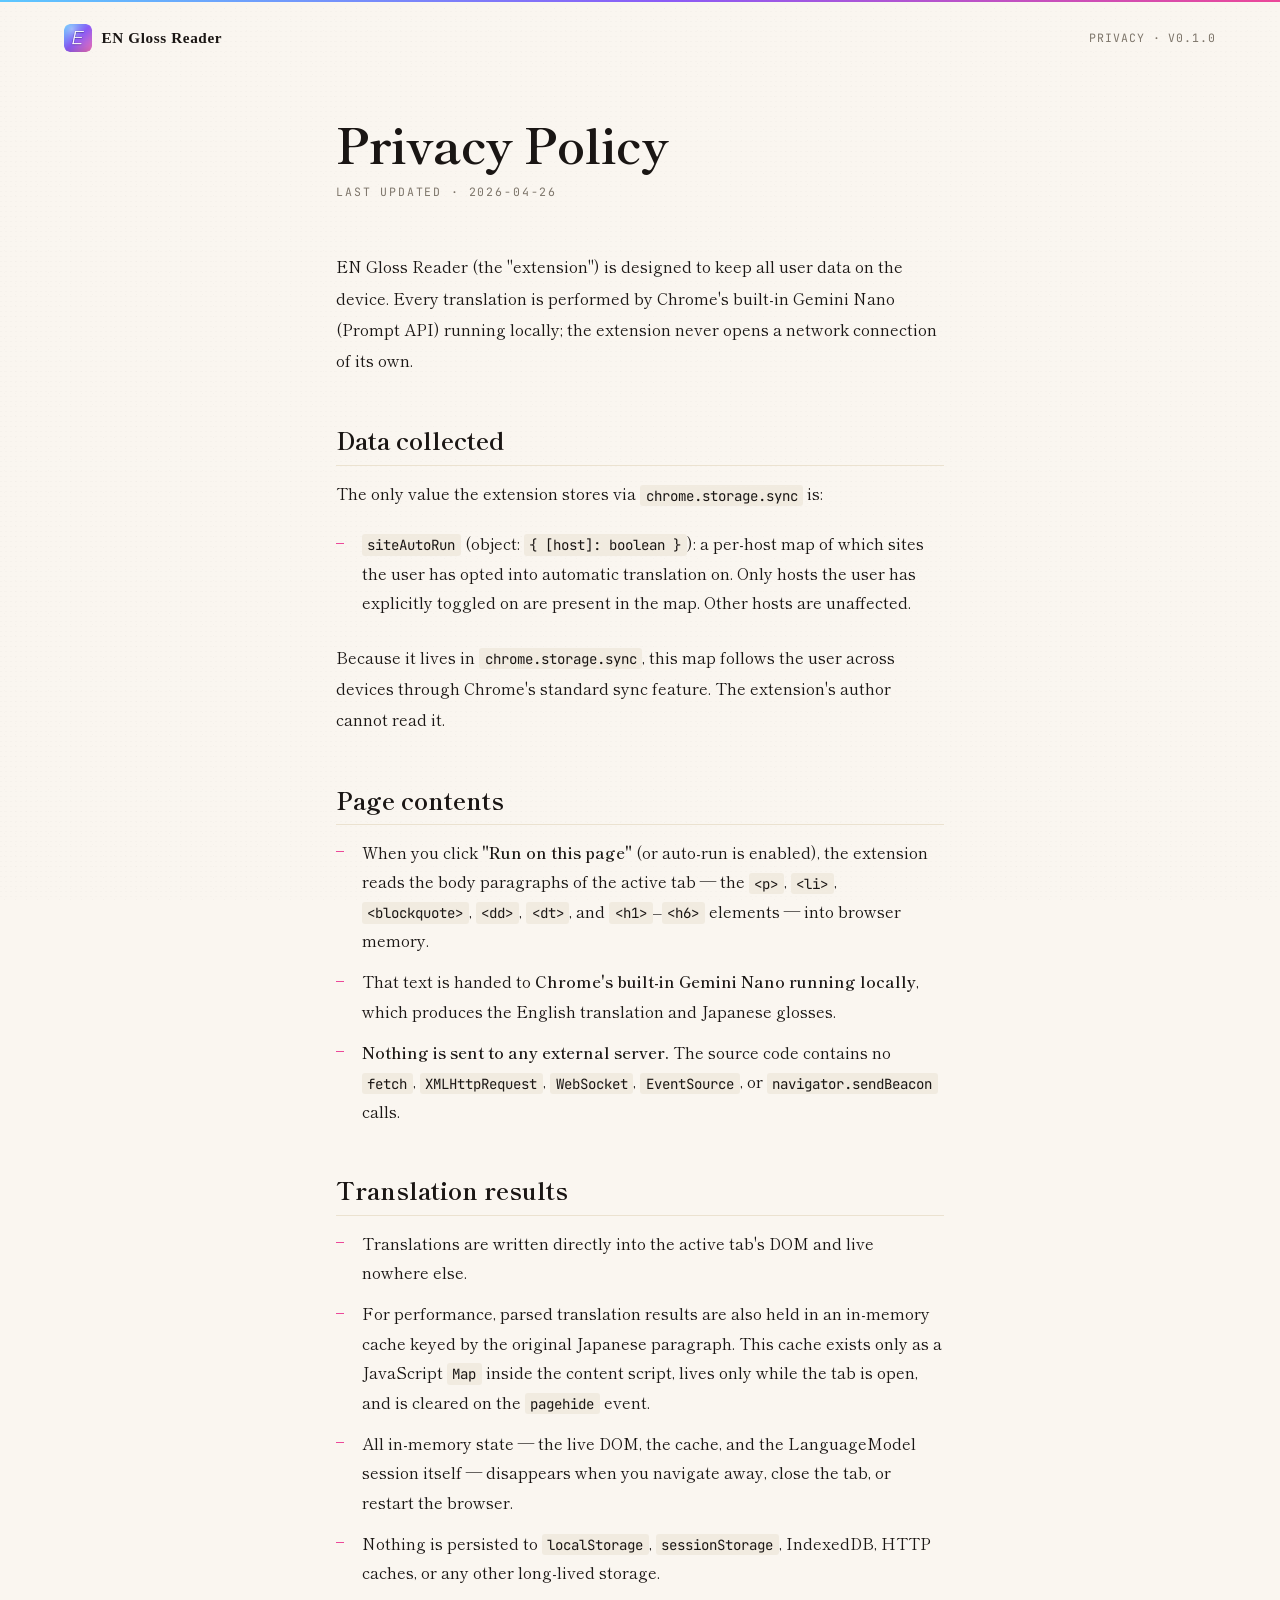
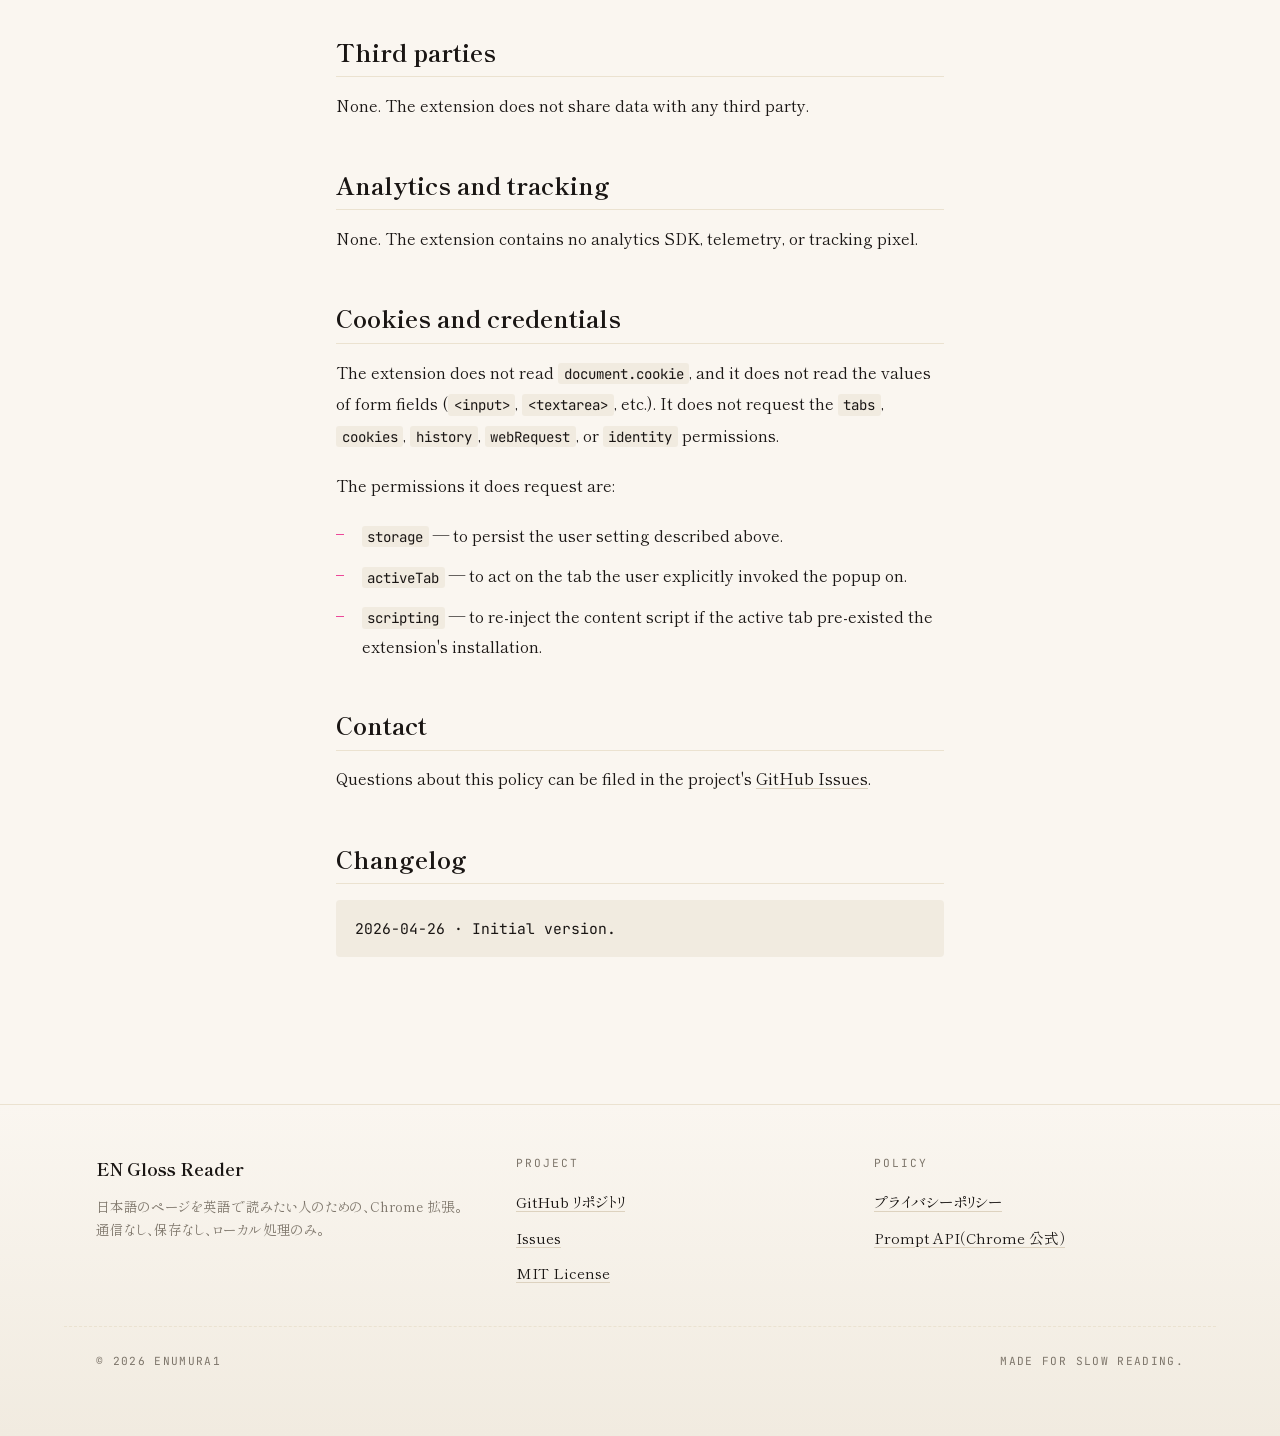
==== docs/privacy.html @ 705188c9 "docs(site): add GitHub Pages landing site under docs/ (#15) Editorial Japanese book aesthetic: cream" ====
<!DOCTYPE html>
<html lang="en">
  <head>
    <meta charset="UTF-8" />
    <meta name="viewport" content="width=device-width, initial-scale=1" />
    <title>Privacy Policy — EN Gloss Reader</title>
    <meta
      name="description"
      content="Privacy policy for EN Gloss Reader. All translation runs on-device through Chrome's built-in Gemini Nano. No external servers, no analytics, no persisted translations."
    />
    <link rel="icon" type="image/png" sizes="48x48" href="./assets/icon-48.png" />
    <link rel="icon" type="image/png" sizes="128x128" href="./assets/icon-128.png" />

    <link rel="preconnect" href="https://fonts.googleapis.com" />
    <link rel="preconnect" href="https://fonts.gstatic.com" crossorigin />
    <link
      rel="stylesheet"
      href="https://fonts.googleapis.com/css2?family=Shippori+Mincho+B1:wght@400;500;700;800&family=Shippori+Mincho:wght@400;500;700&family=JetBrains+Mono:wght@400;500;600&display=swap"
    />
    <link rel="stylesheet" href="./styles.css" />
  </head>
  <body>
    <header class="site-nav shell">
      <div class="site-nav__inner">
        <a class="wordmark" href="./index.html" aria-label="EN Gloss Reader top">
          <img src="./assets/icon-48.png" alt="" width="28" height="28" />
          <span>EN Gloss Reader</span>
        </a>
        <span class="site-nav__meta" aria-hidden="true">Privacy · v0.1.0</span>
      </div>
    </header>

    <main class="shell-narrow" style="padding-top: 4rem; padding-bottom: 2rem;">
      <article class="prose">
        <h1>Privacy Policy</h1>
        <span class="updated">Last updated · 2026-04-26</span>

        <p>
          EN Gloss Reader (the "extension") is designed to keep all user data on
          the device. Every translation is performed by Chrome's built-in Gemini
          Nano (Prompt API) running locally; the extension never opens a network
          connection of its own.
        </p>

        <h2>Data collected</h2>
        <p>The only value the extension stores via <code>chrome.storage.sync</code> is:</p>
        <ul>
          <li>
            <code>siteAutoRun</code> (object: <code>{ [host]: boolean }</code>):
            a per-host map of which sites the user has opted into automatic
            translation on. Only hosts the user has explicitly toggled on are
            present in the map. Other hosts are unaffected.
          </li>
        </ul>
        <p>
          Because it lives in <code>chrome.storage.sync</code>, this map follows
          the user across devices through Chrome's standard sync feature. The
          extension's author cannot read it.
        </p>

        <h2>Page contents</h2>
        <ul>
          <li>
            When you click <strong>"Run on this page"</strong> (or auto-run is
            enabled), the extension reads the body paragraphs of the active tab
            — the <code>&lt;p&gt;</code>, <code>&lt;li&gt;</code>,
            <code>&lt;blockquote&gt;</code>, <code>&lt;dd&gt;</code>,
            <code>&lt;dt&gt;</code>, and <code>&lt;h1&gt;</code>–<code>&lt;h6&gt;</code>
            elements — into browser memory.
          </li>
          <li>
            That text is handed to <strong>Chrome's built-in Gemini Nano running
            locally</strong>, which produces the English translation and Japanese
            glosses.
          </li>
          <li>
            <strong>Nothing is sent to any external server.</strong> The source
            code contains no <code>fetch</code>, <code>XMLHttpRequest</code>,
            <code>WebSocket</code>, <code>EventSource</code>, or
            <code>navigator.sendBeacon</code> calls.
          </li>
        </ul>

        <h2>Translation results</h2>
        <ul>
          <li>
            Translations are written directly into the active tab's DOM and live
            nowhere else.
          </li>
          <li>
            For performance, parsed translation results are also held in an
            in-memory cache keyed by the original Japanese paragraph. This cache
            exists only as a JavaScript <code>Map</code> inside the content
            script, lives only while the tab is open, and is cleared on the
            <code>pagehide</code> event.
          </li>
          <li>
            All in-memory state — the live DOM, the cache, and the
            LanguageModel session itself — disappears when you navigate away,
            close the tab, or restart the browser.
          </li>
          <li>
            Nothing is persisted to <code>localStorage</code>,
            <code>sessionStorage</code>, IndexedDB, HTTP caches, or any other
            long-lived storage.
          </li>
        </ul>

        <h2>Third parties</h2>
        <p>None. The extension does not share data with any third party.</p>

        <h2>Analytics and tracking</h2>
        <p>
          None. The extension contains no analytics SDK, telemetry, or tracking
          pixel.
        </p>

        <h2>Cookies and credentials</h2>
        <p>
          The extension does not read <code>document.cookie</code>, and it does
          not read the values of form fields (<code>&lt;input&gt;</code>,
          <code>&lt;textarea&gt;</code>, etc.). It does not request the
          <code>tabs</code>, <code>cookies</code>, <code>history</code>,
          <code>webRequest</code>, or <code>identity</code> permissions.
        </p>
        <p>The permissions it does request are:</p>
        <ul>
          <li>
            <code>storage</code> — to persist the user setting described above.
          </li>
          <li>
            <code>activeTab</code> — to act on the tab the user explicitly
            invoked the popup on.
          </li>
          <li>
            <code>scripting</code> — to re-inject the content script if the
            active tab pre-existed the extension's installation.
          </li>
        </ul>

        <h2>Contact</h2>
        <p>
          Questions about this policy can be filed in the project's
          <a
            href="https://github.com/enumura1/furigana-en/issues"
            target="_blank"
            rel="noopener noreferrer"
            >GitHub Issues</a
          >.
        </p>

        <h2>Changelog</h2>
        <p class="changelog">2026-04-26 · Initial version.</p>
      </article>
    </main>

    <footer class="site-foot">
      <div class="shell site-foot__inner">
        <div>
          <p class="site-foot__title">EN Gloss Reader</p>
          <p class="site-foot__note">
            日本語のページを英語で読みたい人のための、Chrome 拡張。
            通信なし、保存なし、ローカル処理のみ。
          </p>
        </div>
        <div>
          <p class="site-foot__heading">Project</p>
          <ul class="site-foot__list">
            <li>
              <a
                href="https://github.com/enumura1/furigana-en"
                target="_blank"
                rel="noopener noreferrer"
                >GitHub リポジトリ</a
              >
            </li>
            <li>
              <a
                href="https://github.com/enumura1/furigana-en/issues"
                target="_blank"
                rel="noopener noreferrer"
                >Issues</a
              >
            </li>
            <li>
              <a
                href="https://github.com/enumura1/furigana-en/blob/main/LICENSE"
                target="_blank"
                rel="noopener noreferrer"
                >MIT License</a
              >
            </li>
          </ul>
        </div>
        <div>
          <p class="site-foot__heading">Policy</p>
          <ul class="site-foot__list">
            <li><a href="./privacy.html">プライバシーポリシー</a></li>
            <li>
              <a
                href="https://developer.chrome.com/docs/ai/prompt-api"
                target="_blank"
                rel="noopener noreferrer"
                >Prompt API（Chrome 公式）</a
              >
            </li>
          </ul>
        </div>
      </div>
      <div class="shell site-foot__bottom">
        <span>© 2026 enumura1</span>
        <span>Made for slow reading.</span>
      </div>
    </footer>
  </body>
</html>
---- docs/styles.css ----
/* =============================================================
   EN Gloss Reader — landing site
   Aesthetic: editorial / Japanese book design
   - Cream paper, ink-warm text
   - Shippori Mincho B1 display + Shippori Mincho body
   - Brand gradient as accent only (icon halo, top hairline)
   - Verb pink and gloss green appear ONLY inside the demo block
     (replicates the in-product CSS verbatim)
   ============================================================= */

:root {
  /* Editorial palette */
  --ink:          #1a1614;
  --ink-soft:     #3a342e;
  --mute:         #7d756a;
  --paper:        #faf6f0;
  --paper-deep:   #f1ebe0;
  --paper-card:   #fffaf2;
  --rule:         #ddd2bf;
  --rule-soft:    #ebe2d0;

  /* Brand gradient stops — used only as accent */
  --sky:          #5dc8ff;
  --violet:       #8b5cf6;
  --magenta:      #ec4899;

  /* In-product colors — used ONLY inside .product-demo */
  --verb:         #ec4899;
  --gloss:        #0a7;

  --gradient-brand: linear-gradient(135deg,
                      var(--sky)    0%,
                      var(--violet) 52%,
                      var(--magenta) 100%);

  --shadow-soft:  0 1px 2px rgba(26, 22, 20, 0.04),
                  0 8px 32px rgba(26, 22, 20, 0.06);
  --shadow-deep:  0 2px 6px rgba(26, 22, 20, 0.06),
                  0 24px 60px rgba(26, 22, 20, 0.10);

  --col-max:      72rem;
  --col-narrow:   42rem;

  --serif-display: "Shippori Mincho B1", "Hiragino Mincho ProN",
                   "Yu Mincho", serif;
  --serif-body:    "Shippori Mincho", "Hiragino Mincho ProN",
                   "Yu Mincho", serif;
  --mono:          "JetBrains Mono", "SFMono-Regular", Consolas,
                   "Liberation Mono", monospace;
}

/* ----- Reset & base ----- */
*, *::before, *::after { box-sizing: border-box; }
html {
  -webkit-text-size-adjust: 100%;
  text-size-adjust: 100%;
  scroll-behavior: smooth;
}
body {
  margin: 0;
  background: var(--paper);
  color: var(--ink);
  font-family: var(--serif-body);
  font-weight: 400;
  font-size: 16px;
  line-height: 1.85;
  font-feature-settings: "palt" 1, "kern" 1;
  -webkit-font-smoothing: antialiased;
  -moz-osx-font-smoothing: grayscale;
  text-rendering: optimizeLegibility;
}
img { max-width: 100%; display: block; }
a {
  color: var(--ink);
  text-decoration: underline;
  text-decoration-thickness: 1px;
  text-underline-offset: 3px;
  text-decoration-color: var(--rule);
  transition: text-decoration-color 200ms ease, color 200ms ease;
}
a:hover { text-decoration-color: var(--ink); }

/* Subtle paper grain — pure CSS, performance friendly */
body::before {
  content: "";
  position: fixed;
  inset: 0;
  pointer-events: none;
  z-index: 1;
  background-image:
    radial-gradient(1px 1px at 20% 30%, rgba(0,0,0,0.014) 50%, transparent 51%),
    radial-gradient(1px 1px at 70% 70%, rgba(0,0,0,0.014) 50%, transparent 51%),
    radial-gradient(1px 1px at 40% 80%, rgba(0,0,0,0.014) 50%, transparent 51%);
  background-size: 5px 5px, 7px 7px, 11px 11px;
  mix-blend-mode: multiply;
}

/* Top hairline accent — the brand gradient as a 2px ribbon */
body::after {
  content: "";
  position: fixed;
  top: 0;
  left: 0;
  right: 0;
  height: 2px;
  background: var(--gradient-brand);
  z-index: 100;
}

/* ----- Layout shells ----- */
.shell {
  max-width: var(--col-max);
  margin: 0 auto;
  padding: 0 2rem;
  position: relative;
  z-index: 2;
}
.shell-narrow {
  max-width: var(--col-narrow);
  margin: 0 auto;
  padding: 0 2rem;
  position: relative;
  z-index: 2;
}

/* ----- Site nav ----- */
.site-nav {
  padding: 1.5rem 0 0;
}
.site-nav__inner {
  display: flex;
  align-items: center;
  justify-content: space-between;
  gap: 1rem;
}
.wordmark {
  display: inline-flex;
  align-items: center;
  gap: 0.6rem;
  text-decoration: none;
  font-family: var(--serif-display);
  font-weight: 600;
  letter-spacing: 0.04em;
  color: var(--ink);
  font-size: 0.95rem;
}
.wordmark img {
  width: 28px;
  height: 28px;
  border-radius: 6px;
}
.site-nav__meta {
  font-family: var(--mono);
  font-size: 0.72rem;
  color: var(--mute);
  letter-spacing: 0.08em;
  text-transform: uppercase;
}

/* ----- Hero ----- */
.hero {
  padding: 5rem 0 6rem;
  position: relative;
}
.hero__grid {
  display: grid;
  grid-template-columns: minmax(0, 1.4fr) minmax(0, 1fr);
  gap: 4rem;
  align-items: center;
}
.hero__lede {
  position: relative;
}
.hero__eyebrow {
  display: inline-flex;
  align-items: center;
  gap: 0.6rem;
  font-family: var(--mono);
  font-size: 0.72rem;
  letter-spacing: 0.18em;
  text-transform: uppercase;
  color: var(--mute);
  margin-bottom: 1.2rem;
}
.hero__eyebrow::before {
  content: "";
  width: 32px;
  height: 1px;
  background: var(--ink);
}
.hero__title {
  font-family: var(--serif-display);
  font-weight: 700;
  font-size: clamp(2.4rem, 5.4vw, 4.4rem);
  line-height: 1.05;
  letter-spacing: -0.01em;
  margin: 0 0 1.6rem;
}
.hero__title .is-accent {
  background: var(--gradient-brand);
  -webkit-background-clip: text;
  background-clip: text;
  -webkit-text-fill-color: transparent;
}
.hero__pitch {
  font-size: 1.15rem;
  line-height: 1.85;
  color: var(--ink-soft);
  margin: 0 0 2.4rem;
  max-width: 30em;
}
.hero__cta {
  display: flex;
  flex-wrap: wrap;
  gap: 0.8rem;
}

/* Buttons */
.btn {
  display: inline-flex;
  align-items: center;
  gap: 0.5rem;
  padding: 0.85rem 1.5rem;
  border-radius: 999px;
  font-family: var(--serif-body);
  font-weight: 600;
  font-size: 0.95rem;
  text-decoration: none;
  transition:
    transform 200ms ease,
    box-shadow 200ms ease,
    background 200ms ease,
    color 200ms ease;
}
.btn--primary {
  background: var(--ink);
  color: var(--paper);
  border: 1px solid var(--ink);
}
.btn--primary:hover {
  transform: translateY(-1px);
  box-shadow: var(--shadow-deep);
}
.btn--ghost {
  background: transparent;
  color: var(--ink);
  border: 1px solid var(--rule);
}
.btn--ghost[aria-disabled="true"] {
  color: var(--mute);
  border-color: var(--rule-soft);
  cursor: not-allowed;
}
.btn__hint {
  font-family: var(--mono);
  font-size: 0.7rem;
  font-weight: 400;
  text-transform: uppercase;
  letter-spacing: 0.12em;
  opacity: 0.7;
}

/* Hero icon — the breathing halo */
.hero__icon-stage {
  position: relative;
  display: grid;
  place-items: center;
  aspect-ratio: 1 / 1;
  max-width: 320px;
  margin-left: auto;
}
.hero__icon-halo {
  position: absolute;
  inset: -10%;
  background: var(--gradient-brand);
  filter: blur(60px);
  opacity: 0.45;
  border-radius: 50%;
  animation: halo-breathe 6s ease-in-out infinite;
  z-index: 0;
}
@keyframes halo-breathe {
  0%, 100% { transform: scale(1); opacity: 0.40; }
  50%      { transform: scale(1.08); opacity: 0.55; }
}
.hero__icon {
  position: relative;
  z-index: 1;
  width: min(74%, 240px);
  height: auto;
  border-radius: 22%;
  box-shadow: var(--shadow-deep);
  animation: icon-float 7s ease-in-out infinite;
}
@keyframes icon-float {
  0%, 100% { transform: translateY(0); }
  50%      { transform: translateY(-8px); }
}

/* Hero margin tag — like a printed page corner */
.hero__corner {
  position: absolute;
  top: 0;
  right: 2rem;
  font-family: var(--mono);
  font-size: 0.7rem;
  letter-spacing: 0.1em;
  color: var(--mute);
  writing-mode: vertical-rl;
  text-orientation: mixed;
  text-transform: uppercase;
}

/* ----- Section frame ----- */
.section {
  padding: 5rem 0;
  position: relative;
}
.section + .section { padding-top: 0; }
.section__head {
  display: grid;
  grid-template-columns: auto 1fr;
  gap: 1.4rem;
  align-items: baseline;
  margin-bottom: 2.4rem;
  padding-bottom: 1.2rem;
  border-bottom: 1px solid var(--rule-soft);
}
.section__num {
  font-family: var(--mono);
  font-size: 0.72rem;
  letter-spacing: 0.2em;
  color: var(--magenta);
  text-transform: uppercase;
}
.section__title {
  font-family: var(--serif-display);
  font-weight: 700;
  font-size: clamp(1.6rem, 3vw, 2.2rem);
  line-height: 1.25;
  letter-spacing: -0.01em;
  margin: 0;
}
.section__lede {
  font-size: 1.05rem;
  line-height: 1.85;
  color: var(--ink-soft);
  margin: 0 0 2rem;
  max-width: 36em;
}

/* ----- Demo block — replicates in-product rendering ----- */
.product-demo {
  background: var(--paper-card);
  border: 1px solid var(--rule);
  border-radius: 6px;
  padding: 2.5rem;
  box-shadow: var(--shadow-soft);
  position: relative;
  overflow: hidden;
}
.product-demo::before {
  content: "";
  position: absolute;
  inset: 0 0 auto 0;
  height: 3px;
  background: var(--gradient-brand);
  opacity: 0.6;
}
.product-demo__grid {
  display: grid;
  grid-template-columns: 1fr;
  gap: 2.5rem;
  align-items: stretch;
}
@media (min-width: 800px) {
  .product-demo__grid {
    grid-template-columns: 1fr auto 1fr;
    gap: 2rem;
    align-items: center;
  }
}
.product-demo__pane {
  display: flex;
  flex-direction: column;
  gap: 1rem;
}
.product-demo__label {
  font-family: var(--mono);
  font-size: 0.7rem;
  letter-spacing: 0.18em;
  text-transform: uppercase;
  color: var(--mute);
}
.product-demo__text {
  font-size: 1.35rem;
  line-height: 2.4;
  color: var(--ink);
  margin: 0;
}
.product-demo__text--ja {
  font-family: var(--serif-display);
  font-weight: 500;
  letter-spacing: 0.02em;
}
.product-demo__text--en {
  font-family: var(--serif-body);
  font-weight: 400;
}
.product-demo__arrow {
  display: grid;
  place-items: center;
  font-family: var(--mono);
  font-size: 0.72rem;
  letter-spacing: 0.18em;
  text-transform: uppercase;
  color: var(--mute);
}
.product-demo__arrow span {
  display: inline-block;
  padding: 0.4rem 0.8rem;
  border: 1px solid var(--rule);
  border-radius: 999px;
  background: var(--paper);
}
@media (max-width: 799px) {
  .product-demo__arrow span::before { content: "↓ "; }
}
@media (min-width: 800px) {
  .product-demo__arrow span::before { content: "→ "; }
}

/* The three in-product styles — must match content.js verbatim */
.product-demo ruby.engloss-word {
  ruby-position: under;
  ruby-align: center;
}
.product-demo ruby.engloss-word > rt.engloss-ja {
  color: var(--gloss);
  font-size: 0.62em;
  font-weight: normal;
  font-family: var(--serif-body);
  transition: opacity 200ms ease;
  opacity: 0.92;
}
.product-demo ruby.engloss-word:hover > rt.engloss-ja {
  opacity: 1;
}
.product-demo .engloss-verb {
  color: var(--verb);
  font-weight: 600;
}

/* ----- Feature cards ----- */
.features {
  display: grid;
  grid-template-columns: 1fr;
  gap: 1.5rem;
}
@media (min-width: 720px) {
  .features { grid-template-columns: repeat(3, 1fr); }
}
.feature {
  background: var(--paper-card);
  border: 1px solid var(--rule-soft);
  border-radius: 4px;
  padding: 1.8rem 1.6rem;
  transition: border-color 200ms ease, transform 200ms ease;
  position: relative;
}
.feature:hover {
  border-color: var(--rule);
  transform: translateY(-2px);
}
.feature__num {
  font-family: var(--mono);
  font-size: 0.7rem;
  letter-spacing: 0.2em;
  color: var(--magenta);
  margin-bottom: 1rem;
  display: block;
}
.feature__title {
  font-family: var(--serif-display);
  font-weight: 700;
  font-size: 1.25rem;
  line-height: 1.45;
  margin: 0 0 0.8rem;
}
.feature__body {
  font-size: 0.95rem;
  line-height: 1.85;
  color: var(--ink-soft);
  margin: 0;
}

/* ----- Spec table (requirements) ----- */
.specs {
  border-top: 1px solid var(--rule-soft);
}
.specs dl {
  display: grid;
  grid-template-columns: 1fr;
  gap: 0;
  margin: 0;
}
@media (min-width: 600px) {
  .specs dl { grid-template-columns: max-content 1fr; column-gap: 3rem; }
}
.specs dt {
  padding: 1.2rem 0 0.4rem;
  font-family: var(--mono);
  font-size: 0.72rem;
  letter-spacing: 0.18em;
  text-transform: uppercase;
  color: var(--mute);
  border-top: 1px solid var(--rule-soft);
}
.specs dt:first-of-type { border-top: 0; padding-top: 0; }
.specs dd {
  padding: 0 0 1.2rem;
  margin: 0;
  font-size: 1rem;
  line-height: 1.75;
}
@media (min-width: 600px) {
  .specs dt {
    padding: 1.2rem 0;
    align-self: center;
    border-top: 1px solid var(--rule-soft);
  }
  .specs dt:first-of-type { border-top: 1px solid var(--rule-soft); padding-top: 1.2rem; }
  .specs dd {
    padding: 1.2rem 0;
    border-top: 1px solid var(--rule-soft);
  }
  .specs dd:first-of-type { border-top: 1px solid var(--rule-soft); }
}

/* ----- Install steps ----- */
.steps {
  list-style: none;
  counter-reset: step;
  margin: 0;
  padding: 0;
  display: flex;
  flex-direction: column;
  gap: 1.6rem;
}
.steps li {
  counter-increment: step;
  display: grid;
  grid-template-columns: 3rem 1fr;
  gap: 1.4rem;
  align-items: baseline;
  padding-bottom: 1.6rem;
  border-bottom: 1px dashed var(--rule-soft);
}
.steps li:last-child { border-bottom: 0; padding-bottom: 0; }
.steps li::before {
  content: counter(step, decimal-leading-zero);
  font-family: var(--mono);
  font-size: 0.95rem;
  font-weight: 600;
  color: var(--ink);
  letter-spacing: 0.05em;
  border-bottom: 2px solid var(--magenta);
  padding-bottom: 2px;
  display: inline-block;
  align-self: start;
  width: max-content;
}
.steps p { margin: 0; font-size: 1rem; line-height: 1.85; }
.steps code {
  font-family: var(--mono);
  font-size: 0.88em;
  background: var(--paper-deep);
  padding: 0.12em 0.5em;
  border-radius: 4px;
  border: 1px solid var(--rule-soft);
}
.kbd {
  font-family: var(--mono);
  font-size: 0.85em;
  padding: 0.16em 0.5em;
  background: var(--paper);
  border: 1px solid var(--rule);
  border-bottom-width: 2px;
  border-radius: 4px;
  color: var(--ink);
}

/* ----- Footer ----- */
.site-foot {
  margin-top: 6rem;
  padding: 3rem 0 4rem;
  border-top: 1px solid var(--rule-soft);
  background: linear-gradient(to bottom, var(--paper), var(--paper-deep));
}
.site-foot__inner {
  display: grid;
  grid-template-columns: 1fr;
  gap: 2rem;
}
@media (min-width: 720px) {
  .site-foot__inner {
    grid-template-columns: 1.2fr 1fr 1fr;
    gap: 3rem;
  }
}
.site-foot__title {
  font-family: var(--serif-display);
  font-weight: 700;
  font-size: 1.1rem;
  margin: 0 0 0.6rem;
}
.site-foot__note {
  font-size: 0.85rem;
  color: var(--mute);
  line-height: 1.7;
  margin: 0;
}
.site-foot__list {
  list-style: none;
  margin: 0;
  padding: 0;
  display: flex;
  flex-direction: column;
  gap: 0.5rem;
}
.site-foot__list li { font-size: 0.92rem; }
.site-foot__heading {
  font-family: var(--mono);
  font-size: 0.7rem;
  letter-spacing: 0.18em;
  text-transform: uppercase;
  color: var(--mute);
  margin: 0 0 0.9rem;
}
.site-foot__bottom {
  margin-top: 2.5rem;
  padding-top: 1.5rem;
  border-top: 1px dashed var(--rule-soft);
  display: flex;
  flex-wrap: wrap;
  justify-content: space-between;
  gap: 1rem;
  font-family: var(--mono);
  font-size: 0.7rem;
  letter-spacing: 0.12em;
  text-transform: uppercase;
  color: var(--mute);
}

/* ----- Privacy page (long-form) ----- */
.prose {
  font-size: 1rem;
  line-height: 1.95;
  color: var(--ink);
}
.prose h1 {
  font-family: var(--serif-display);
  font-weight: 700;
  font-size: clamp(2rem, 4vw, 3rem);
  line-height: 1.15;
  letter-spacing: -0.01em;
  margin: 0 0 0.6rem;
}
.prose .updated {
  font-family: var(--mono);
  font-size: 0.72rem;
  letter-spacing: 0.16em;
  text-transform: uppercase;
  color: var(--mute);
  margin-bottom: 3rem;
  display: block;
}
.prose h2 {
  font-family: var(--serif-display);
  font-weight: 700;
  font-size: 1.5rem;
  line-height: 1.35;
  margin: 3rem 0 0.8rem;
  padding-bottom: 0.5rem;
  border-bottom: 1px solid var(--rule-soft);
}
.prose p { margin: 0 0 1.2rem; }
.prose ul {
  margin: 0 0 1.5rem;
  padding-left: 0;
  list-style: none;
}
.prose ul li {
  position: relative;
  padding-left: 1.6rem;
  margin-bottom: 0.7rem;
  line-height: 1.85;
}
.prose ul li::before {
  content: "";
  position: absolute;
  left: 0;
  top: 0.85em;
  width: 8px;
  height: 1px;
  background: var(--magenta);
}
.prose code {
  font-family: var(--mono);
  font-size: 0.88em;
  background: var(--paper-deep);
  padding: 0.12em 0.4em;
  border-radius: 3px;
}
.prose strong { font-weight: 600; }
.prose .changelog {
  margin-top: 1rem;
  padding: 1rem 1.2rem;
  background: var(--paper-deep);
  border-radius: 4px;
  font-size: 0.92rem;
  font-family: var(--mono);
  line-height: 1.7;
}

/* ----- First-paint reveal — restrained editorial fade-up ----- */
@media (prefers-reduced-motion: no-preference) {
  .reveal { opacity: 0; transform: translateY(8px); }
  .reveal.is-in {
    opacity: 1;
    transform: translateY(0);
    transition:
      opacity 700ms cubic-bezier(0.22, 0.61, 0.36, 1),
      transform 700ms cubic-bezier(0.22, 0.61, 0.36, 1);
  }
  .reveal-1.is-in { transition-delay: 80ms; }
  .reveal-2.is-in { transition-delay: 160ms; }
  .reveal-3.is-in { transition-delay: 240ms; }
  .reveal-4.is-in { transition-delay: 320ms; }
}

/* ----- Responsive tweaks ----- */
@media (max-width: 760px) {
  .hero { padding: 3rem 0 4rem; }
  .hero__grid {
    grid-template-columns: 1fr;
    gap: 2.5rem;
  }
  .hero__icon-stage { max-width: 220px; margin: 0; }
  .hero__corner { display: none; }
  .product-demo { padding: 1.8rem 1.4rem; }
  .product-demo__text { font-size: 1.15rem; line-height: 2.3; }
  .section { padding: 3.5rem 0; }
  .section__head { gap: 1rem; }
  .shell, .shell-narrow { padding: 0 1.4rem; }
  .site-nav__meta { display: none; }
}

/* ----- Focus styles ----- */
:focus-visible {
  outline: 2px solid var(--magenta);
  outline-offset: 3px;
  border-radius: 4px;
}
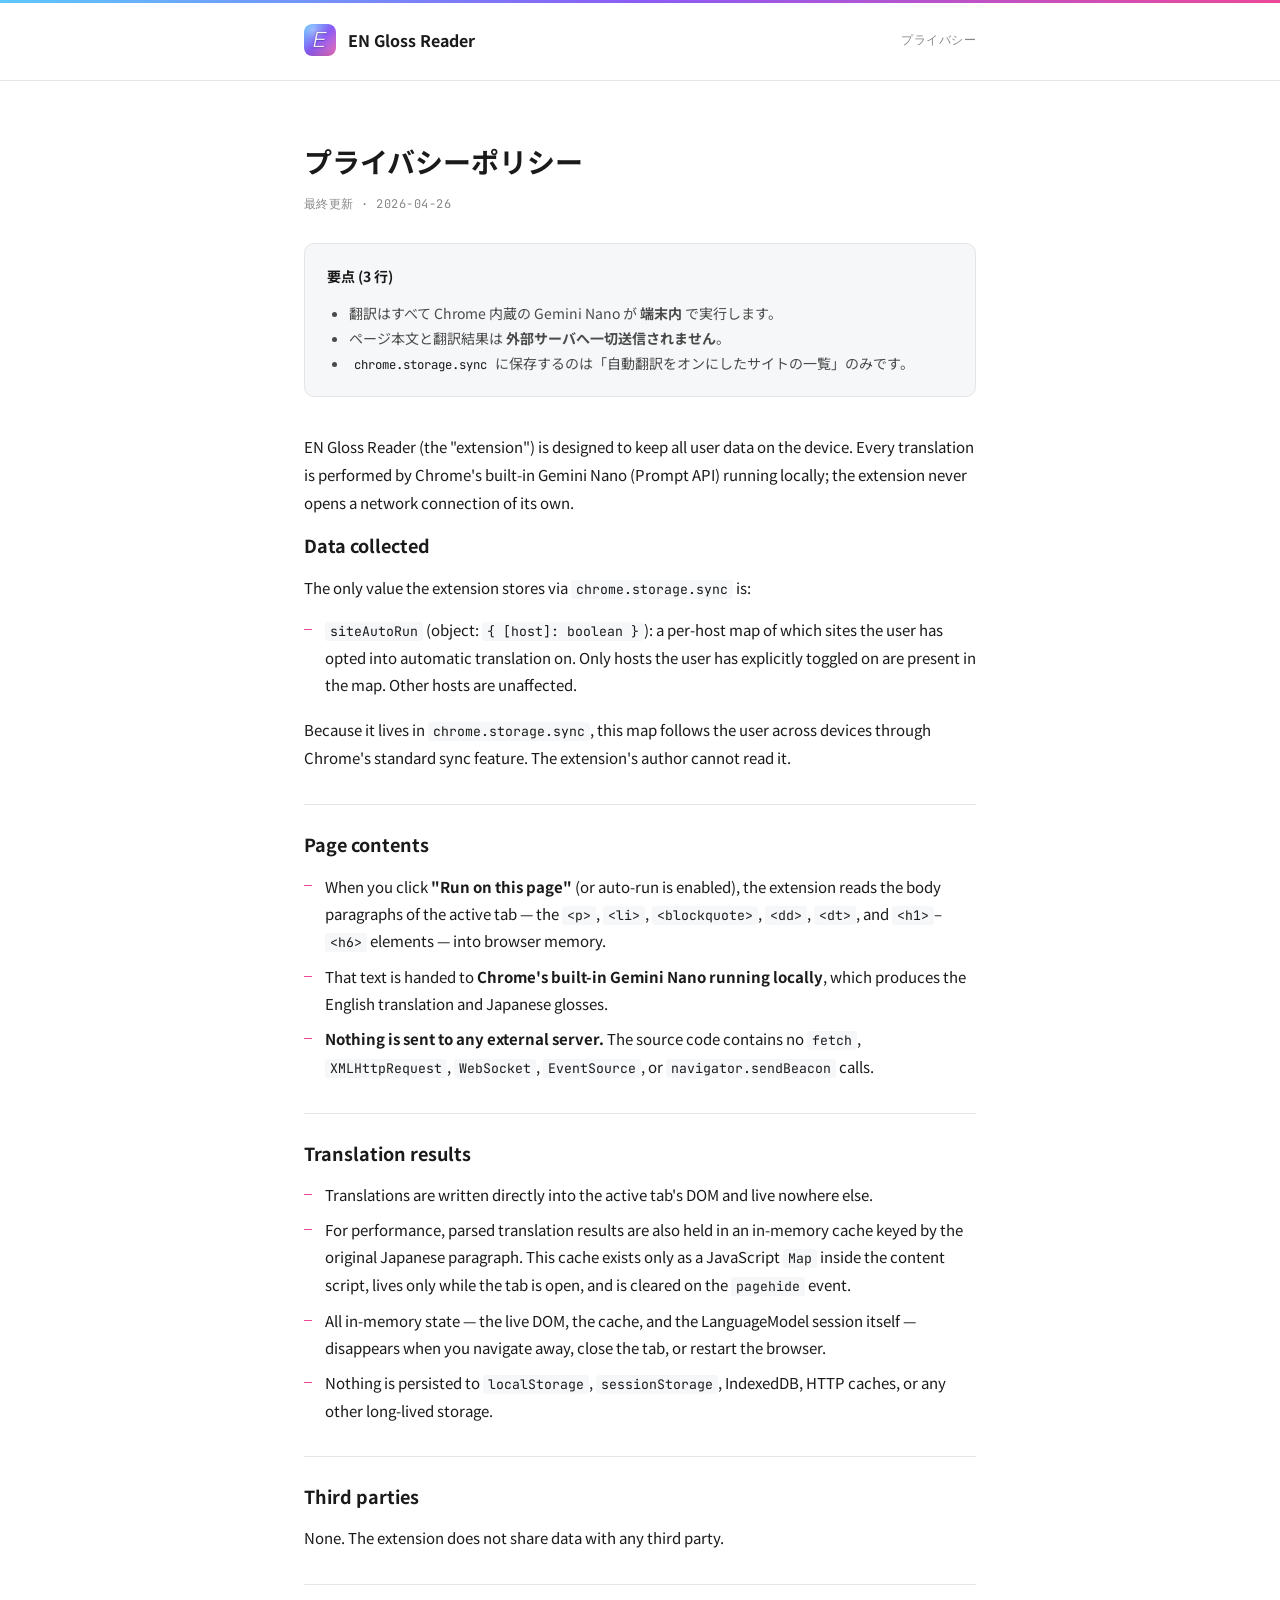
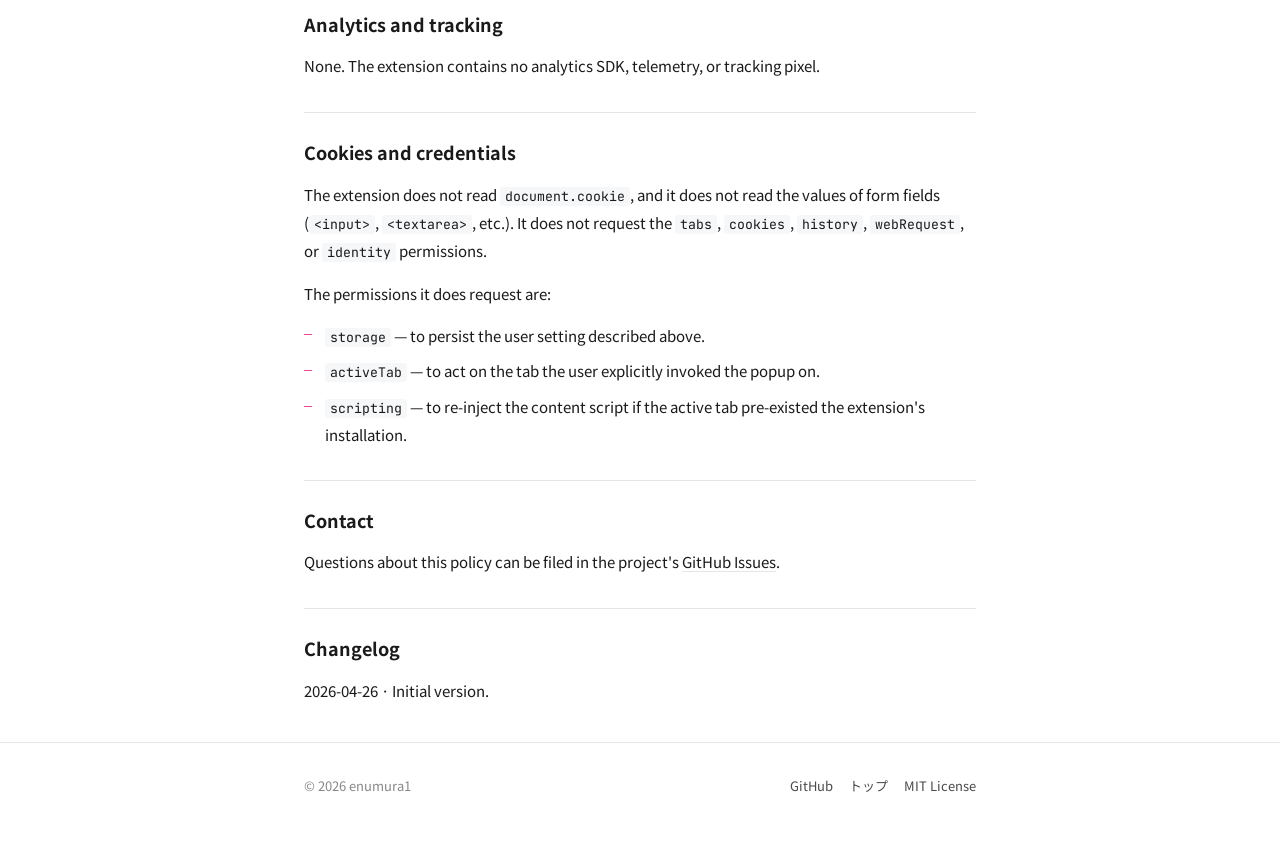
==== commit 565ccc47: "docs(site): redesign — drop editorial pretension, plain Japanese (#15) User feedback: site rated 3/1" ====
--- a/docs/privacy.html
+++ b/docs/privacy.html
@@ -1,12 +1,12 @@
 <!DOCTYPE html>
-<html lang="en">
+<html lang="ja">
   <head>
     <meta charset="UTF-8" />
     <meta name="viewport" content="width=device-width, initial-scale=1" />
-    <title>Privacy Policy — EN Gloss Reader</title>
+    <title>プライバシーポリシー — EN Gloss Reader</title>
     <meta
       name="description"
-      content="Privacy policy for EN Gloss Reader. All translation runs on-device through Chrome's built-in Gemini Nano. No external servers, no analytics, no persisted translations."
+      content="EN Gloss Reader のプライバシーポリシー。翻訳は Chrome 内蔵 Gemini Nano が端末内で実行し、外部サーバへの送信・解析・保存は一切行いません。"
     />
     <link rel="icon" type="image/png" sizes="48x48" href="./assets/icon-48.png" />
     <link rel="icon" type="image/png" sizes="128x128" href="./assets/icon-128.png" />
@@ -15,36 +15,45 @@
     <link rel="preconnect" href="https://fonts.gstatic.com" crossorigin />
     <link
       rel="stylesheet"
-      href="https://fonts.googleapis.com/css2?family=Shippori+Mincho+B1:wght@400;500;700;800&family=Shippori+Mincho:wght@400;500;700&family=JetBrains+Mono:wght@400;500;600&display=swap"
+      href="https://fonts.googleapis.com/css2?family=Noto+Sans+JP:wght@400;500;700&family=JetBrains+Mono:wght@400;600&display=swap"
     />
     <link rel="stylesheet" href="./styles.css" />
   </head>
   <body>
-    <header class="site-nav shell">
-      <div class="site-nav__inner">
-        <a class="wordmark" href="./index.html" aria-label="EN Gloss Reader top">
-          <img src="./assets/icon-48.png" alt="" width="28" height="28" />
+    <header class="site-header">
+      <div class="shell site-header__inner">
+        <a class="brand" href="./index.html" aria-label="EN Gloss Reader トップへ">
+          <img src="./assets/icon-48.png" alt="" width="32" height="32" />
           <span>EN Gloss Reader</span>
         </a>
-        <span class="site-nav__meta" aria-hidden="true">Privacy · v0.1.0</span>
+        <span class="site-header__meta" aria-hidden="true">プライバシー</span>
       </div>
     </header>
 
-    <main class="shell-narrow" style="padding-top: 4rem; padding-bottom: 2rem;">
+    <main class="shell" style="padding-top: 56px; padding-bottom: 24px;">
       <article class="prose">
-        <h1>Privacy Policy</h1>
-        <span class="updated">Last updated · 2026-04-26</span>
+        <h1>プライバシーポリシー</h1>
+        <span class="updated">最終更新 · 2026-04-26</span>
 
-        <p>
+        <div class="ja-summary" lang="ja">
+          <h2>要点 (3 行)</h2>
+          <ul>
+            <li>翻訳はすべて Chrome 内蔵の Gemini Nano が <strong>端末内</strong> で実行します。</li>
+            <li>ページ本文と翻訳結果は <strong>外部サーバへ一切送信されません</strong>。</li>
+            <li><code>chrome.storage.sync</code> に保存するのは「自動翻訳をオンにしたサイトの一覧」のみです。</li>
+          </ul>
+        </div>
+
+        <p lang="en">
           EN Gloss Reader (the "extension") is designed to keep all user data on
           the device. Every translation is performed by Chrome's built-in Gemini
           Nano (Prompt API) running locally; the extension never opens a network
           connection of its own.
         </p>
 
-        <h2>Data collected</h2>
-        <p>The only value the extension stores via <code>chrome.storage.sync</code> is:</p>
-        <ul>
+        <h2 lang="en">Data collected</h2>
+        <p lang="en">The only value the extension stores via <code>chrome.storage.sync</code> is:</p>
+        <ul lang="en">
           <li>
             <code>siteAutoRun</code> (object: <code>{ [host]: boolean }</code>):
             a per-host map of which sites the user has opted into automatic
@@ -52,14 +61,14 @@
             present in the map. Other hosts are unaffected.
           </li>
         </ul>
-        <p>
+        <p lang="en">
           Because it lives in <code>chrome.storage.sync</code>, this map follows
           the user across devices through Chrome's standard sync feature. The
           extension's author cannot read it.
         </p>
 
-        <h2>Page contents</h2>
-        <ul>
+        <h2 lang="en">Page contents</h2>
+        <ul lang="en">
           <li>
             When you click <strong>"Run on this page"</strong> (or auto-run is
             enabled), the extension reads the body paragraphs of the active tab
@@ -81,8 +90,8 @@
           </li>
         </ul>
 
-        <h2>Translation results</h2>
-        <ul>
+        <h2 lang="en">Translation results</h2>
+        <ul lang="en">
           <li>
             Translations are written directly into the active tab's DOM and live
             nowhere else.
@@ -106,25 +115,25 @@
           </li>
         </ul>
 
-        <h2>Third parties</h2>
-        <p>None. The extension does not share data with any third party.</p>
+        <h2 lang="en">Third parties</h2>
+        <p lang="en">None. The extension does not share data with any third party.</p>
 
-        <h2>Analytics and tracking</h2>
-        <p>
+        <h2 lang="en">Analytics and tracking</h2>
+        <p lang="en">
           None. The extension contains no analytics SDK, telemetry, or tracking
           pixel.
         </p>
 
-        <h2>Cookies and credentials</h2>
-        <p>
+        <h2 lang="en">Cookies and credentials</h2>
+        <p lang="en">
           The extension does not read <code>document.cookie</code>, and it does
           not read the values of form fields (<code>&lt;input&gt;</code>,
           <code>&lt;textarea&gt;</code>, etc.). It does not request the
           <code>tabs</code>, <code>cookies</code>, <code>history</code>,
           <code>webRequest</code>, or <code>identity</code> permissions.
         </p>
-        <p>The permissions it does request are:</p>
-        <ul>
+        <p lang="en">The permissions it does request are:</p>
+        <ul lang="en">
           <li>
             <code>storage</code> — to persist the user setting described above.
           </li>
@@ -138,8 +147,8 @@
           </li>
         </ul>
 
-        <h2>Contact</h2>
-        <p>
+        <h2 lang="en">Contact</h2>
+        <p lang="en">
           Questions about this policy can be filed in the project's
           <a
             href="https://github.com/enumura1/furigana-en/issues"
@@ -149,67 +158,19 @@
           >.
         </p>
 
-        <h2>Changelog</h2>
-        <p class="changelog">2026-04-26 · Initial version.</p>
+        <h2 lang="en">Changelog</h2>
+        <p lang="en">2026-04-26 · Initial version.</p>
       </article>
     </main>
 
-    <footer class="site-foot">
-      <div class="shell site-foot__inner">
-        <div>
-          <p class="site-foot__title">EN Gloss Reader</p>
-          <p class="site-foot__note">
-            日本語のページを英語で読みたい人のための、Chrome 拡張。
-            通信なし、保存なし、ローカル処理のみ。
-          </p>
-        </div>
-        <div>
-          <p class="site-foot__heading">Project</p>
-          <ul class="site-foot__list">
-            <li>
-              <a
-                href="https://github.com/enumura1/furigana-en"
-                target="_blank"
-                rel="noopener noreferrer"
-                >GitHub リポジトリ</a
-              >
-            </li>
-            <li>
-              <a
-                href="https://github.com/enumura1/furigana-en/issues"
-                target="_blank"
-                rel="noopener noreferrer"
-                >Issues</a
-              >
-            </li>
-            <li>
-              <a
-                href="https://github.com/enumura1/furigana-en/blob/main/LICENSE"
-                target="_blank"
-                rel="noopener noreferrer"
-                >MIT License</a
-              >
-            </li>
-          </ul>
-        </div>
-        <div>
-          <p class="site-foot__heading">Policy</p>
-          <ul class="site-foot__list">
-            <li><a href="./privacy.html">プライバシーポリシー</a></li>
-            <li>
-              <a
-                href="https://developer.chrome.com/docs/ai/prompt-api"
-                target="_blank"
-                rel="noopener noreferrer"
-                >Prompt API（Chrome 公式）</a
-              >
-            </li>
-          </ul>
-        </div>
-      </div>
-      <div class="shell site-foot__bottom">
+    <footer class="site-footer">
+      <div class="shell site-footer__inner">
         <span>© 2026 enumura1</span>
-        <span>Made for slow reading.</span>
+        <span class="site-footer__links">
+          <a href="https://github.com/enumura1/furigana-en" target="_blank" rel="noopener noreferrer">GitHub</a>
+          <a href="./index.html">トップ</a>
+          <a href="https://github.com/enumura1/furigana-en/blob/main/LICENSE" target="_blank" rel="noopener noreferrer">MIT License</a>
+        </span>
       </div>
     </footer>
   </body>
--- a/docs/styles.css
+++ b/docs/styles.css
@@ -1,700 +1,426 @@
 /* =============================================================
-   EN Gloss Reader — landing site
-   Aesthetic: editorial / Japanese book design
-   - Cream paper, ink-warm text
-   - Shippori Mincho B1 display + Shippori Mincho body
-   - Brand gradient as accent only (icon halo, top hairline)
-   - Verb pink and gloss green appear ONLY inside the demo block
-     (replicates the in-product CSS verbatim)
+   EN Gloss Reader — landing site (simple rewrite)
+   - White background, plain sans-serif (Noto Sans JP)
+   - Single 720px column, no editorial affectation
+   - Brand gradient as a single 3px ribbon at the top
+   - Verb pink and gloss green appear ONLY inside .demo
    ============================================================= */
 
 :root {
-  /* Editorial palette */
-  --ink:          #1a1614;
-  --ink-soft:     #3a342e;
-  --mute:         #7d756a;
-  --paper:        #faf6f0;
-  --paper-deep:   #f1ebe0;
-  --paper-card:   #fffaf2;
-  --rule:         #ddd2bf;
-  --rule-soft:    #ebe2d0;
-
-  /* Brand gradient stops — used only as accent */
-  --sky:          #5dc8ff;
-  --violet:       #8b5cf6;
-  --magenta:      #ec4899;
-
-  /* In-product colors — used ONLY inside .product-demo */
-  --verb:         #ec4899;
-  --gloss:        #0a7;
-
-  --gradient-brand: linear-gradient(135deg,
-                      var(--sky)    0%,
-                      var(--violet) 52%,
-                      var(--magenta) 100%);
-
-  --shadow-soft:  0 1px 2px rgba(26, 22, 20, 0.04),
-                  0 8px 32px rgba(26, 22, 20, 0.06);
-  --shadow-deep:  0 2px 6px rgba(26, 22, 20, 0.06),
-                  0 24px 60px rgba(26, 22, 20, 0.10);
-
-  --col-max:      72rem;
-  --col-narrow:   42rem;
-
-  --serif-display: "Shippori Mincho B1", "Hiragino Mincho ProN",
-                   "Yu Mincho", serif;
-  --serif-body:    "Shippori Mincho", "Hiragino Mincho ProN",
-                   "Yu Mincho", serif;
-  --mono:          "JetBrains Mono", "SFMono-Regular", Consolas,
-                   "Liberation Mono", monospace;
-}
-
-/* ----- Reset & base ----- */
-*, *::before, *::after { box-sizing: border-box; }
-html {
-  -webkit-text-size-adjust: 100%;
-  text-size-adjust: 100%;
-  scroll-behavior: smooth;
-}
+  --ink:        #1a1a1a;
+  --ink-soft:   #4a4a4a;
+  --mute:       #888;
+  --bg:         #ffffff;
+  --bg-soft:    #f6f7f8;
+  --rule:       #e5e5e7;
+  --accent:     #ec4899;        /* matches in-product verb pink */
+  --gloss:      #0a7;           /* matches in-product gloss green */
+
+  --font:       "Noto Sans JP", system-ui, -apple-system,
+                "Segoe UI", "Hiragino Kaku Gothic ProN", sans-serif;
+  --mono:       "JetBrains Mono", ui-monospace, "SFMono-Regular",
+                Consolas, monospace;
+}
+
+* { box-sizing: border-box; margin: 0; padding: 0; }
+
+html { -webkit-text-size-adjust: 100%; }
+
 body {
-  margin: 0;
-  background: var(--paper);
-  color: var(--ink);
-  font-family: var(--serif-body);
+  font-family: var(--font);
   font-weight: 400;
+  background: var(--bg);
+  color: var(--ink);
+  line-height: 1.75;
   font-size: 16px;
-  line-height: 1.85;
-  font-feature-settings: "palt" 1, "kern" 1;
   -webkit-font-smoothing: antialiased;
   -moz-osx-font-smoothing: grayscale;
-  text-rendering: optimizeLegibility;
-}
-img { max-width: 100%; display: block; }
-a {
-  color: var(--ink);
-  text-decoration: underline;
-  text-decoration-thickness: 1px;
-  text-underline-offset: 3px;
-  text-decoration-color: var(--rule);
-  transition: text-decoration-color 200ms ease, color 200ms ease;
-}
-a:hover { text-decoration-color: var(--ink); }
-
-/* Subtle paper grain — pure CSS, performance friendly */
+}
+
 body::before {
   content: "";
   position: fixed;
-  inset: 0;
-  pointer-events: none;
-  z-index: 1;
-  background-image:
-    radial-gradient(1px 1px at 20% 30%, rgba(0,0,0,0.014) 50%, transparent 51%),
-    radial-gradient(1px 1px at 70% 70%, rgba(0,0,0,0.014) 50%, transparent 51%),
-    radial-gradient(1px 1px at 40% 80%, rgba(0,0,0,0.014) 50%, transparent 51%);
-  background-size: 5px 5px, 7px 7px, 11px 11px;
-  mix-blend-mode: multiply;
-}
-
-/* Top hairline accent — the brand gradient as a 2px ribbon */
-body::after {
-  content: "";
-  position: fixed;
-  top: 0;
-  left: 0;
-  right: 0;
-  height: 2px;
-  background: var(--gradient-brand);
+  top: 0; left: 0; right: 0;
+  height: 3px;
+  background: linear-gradient(90deg, #5dc8ff 0%, #8b5cf6 50%, #ec4899 100%);
   z-index: 100;
 }
 
-/* ----- Layout shells ----- */
+img { display: block; max-width: 100%; }
+
+a {
+  color: var(--ink);
+  text-decoration: underline;
+  text-decoration-color: var(--rule);
+  text-underline-offset: 3px;
+  transition: color 150ms ease, text-decoration-color 150ms ease;
+}
+a:hover { color: var(--accent); text-decoration-color: var(--accent); }
+
 .shell {
-  max-width: var(--col-max);
+  max-width: 720px;
   margin: 0 auto;
-  padding: 0 2rem;
-  position: relative;
-  z-index: 2;
-}
-.shell-narrow {
-  max-width: var(--col-narrow);
-  margin: 0 auto;
-  padding: 0 2rem;
-  position: relative;
-  z-index: 2;
-}
-
-/* ----- Site nav ----- */
-.site-nav {
-  padding: 1.5rem 0 0;
-}
-.site-nav__inner {
+  padding: 0 24px;
+}
+
+/* ---------- Header ---------- */
+.site-header {
+  padding: 24px 0;
+  border-bottom: 1px solid var(--rule);
+}
+.site-header__inner {
   display: flex;
   align-items: center;
   justify-content: space-between;
-  gap: 1rem;
-}
-.wordmark {
+  gap: 16px;
+}
+.brand {
   display: inline-flex;
   align-items: center;
-  gap: 0.6rem;
+  gap: 12px;
   text-decoration: none;
-  font-family: var(--serif-display);
-  font-weight: 600;
+  color: var(--ink);
+  font-weight: 700;
+  font-size: 16px;
+}
+.brand img {
+  width: 32px;
+  height: 32px;
+  border-radius: 8px;
+}
+.site-header__meta {
+  font-family: var(--mono);
+  font-size: 12px;
+  color: var(--mute);
   letter-spacing: 0.04em;
-  color: var(--ink);
-  font-size: 0.95rem;
-}
-.wordmark img {
-  width: 28px;
-  height: 28px;
-  border-radius: 6px;
-}
-.site-nav__meta {
-  font-family: var(--mono);
-  font-size: 0.72rem;
-  color: var(--mute);
-  letter-spacing: 0.08em;
-  text-transform: uppercase;
-}
-
-/* ----- Hero ----- */
+}
+
+/* ---------- Hero ---------- */
 .hero {
-  padding: 5rem 0 6rem;
-  position: relative;
-}
-.hero__grid {
-  display: grid;
-  grid-template-columns: minmax(0, 1.4fr) minmax(0, 1fr);
-  gap: 4rem;
-  align-items: center;
-}
-.hero__lede {
-  position: relative;
-}
-.hero__eyebrow {
-  display: inline-flex;
-  align-items: center;
-  gap: 0.6rem;
-  font-family: var(--mono);
-  font-size: 0.72rem;
-  letter-spacing: 0.18em;
-  text-transform: uppercase;
-  color: var(--mute);
-  margin-bottom: 1.2rem;
-}
-.hero__eyebrow::before {
-  content: "";
-  width: 32px;
-  height: 1px;
-  background: var(--ink);
-}
-.hero__title {
-  font-family: var(--serif-display);
-  font-weight: 700;
-  font-size: clamp(2.4rem, 5.4vw, 4.4rem);
-  line-height: 1.05;
-  letter-spacing: -0.01em;
-  margin: 0 0 1.6rem;
-}
-.hero__title .is-accent {
-  background: var(--gradient-brand);
-  -webkit-background-clip: text;
-  background-clip: text;
-  -webkit-text-fill-color: transparent;
-}
-.hero__pitch {
-  font-size: 1.15rem;
-  line-height: 1.85;
-  color: var(--ink-soft);
-  margin: 0 0 2.4rem;
-  max-width: 30em;
+  padding: 64px 0 48px;
+}
+.hero h1 {
+  font-size: clamp(26px, 4.4vw, 34px);
+  font-weight: 700;
+  line-height: 1.45;
+  letter-spacing: -0.005em;
+  margin-bottom: 20px;
+}
+.hero p {
+  font-size: 16px;
+  color: var(--ink-soft);
+  margin-bottom: 28px;
+  max-width: 36em;
 }
 .hero__cta {
   display: flex;
+  gap: 12px;
   flex-wrap: wrap;
-  gap: 0.8rem;
-}
-
-/* Buttons */
+}
+
 .btn {
   display: inline-flex;
   align-items: center;
-  gap: 0.5rem;
-  padding: 0.85rem 1.5rem;
-  border-radius: 999px;
-  font-family: var(--serif-body);
+  gap: 8px;
+  padding: 11px 20px;
+  border-radius: 8px;
+  text-decoration: none;
   font-weight: 600;
-  font-size: 0.95rem;
-  text-decoration: none;
-  transition:
-    transform 200ms ease,
-    box-shadow 200ms ease,
-    background 200ms ease,
-    color 200ms ease;
+  font-size: 15px;
+  border: 1px solid transparent;
+  font-family: inherit;
+  cursor: pointer;
+  transition: all 180ms ease;
 }
 .btn--primary {
   background: var(--ink);
-  color: var(--paper);
-  border: 1px solid var(--ink);
+  color: #fff;
 }
 .btn--primary:hover {
-  transform: translateY(-1px);
-  box-shadow: var(--shadow-deep);
+  background: var(--accent);
+  color: #fff;
+  text-decoration: none;
 }
 .btn--ghost {
-  background: transparent;
-  color: var(--ink);
+  background: var(--bg);
+  color: var(--ink);
+  border-color: var(--rule);
+}
+.btn--ghost:hover {
+  border-color: var(--ink);
+  color: var(--ink);
+  text-decoration: none;
+}
+
+/* ---------- Section frame ---------- */
+section {
+  padding: 56px 0;
+  border-top: 1px solid var(--rule);
+}
+section h2 {
+  font-size: 22px;
+  font-weight: 700;
+  margin-bottom: 24px;
+  letter-spacing: -0.005em;
+}
+section .section-lede {
+  color: var(--ink-soft);
+  margin-bottom: 24px;
+  max-width: 36em;
+}
+
+/* ---------- Demo block (the centerpiece) ---------- */
+.demo {
+  background: var(--bg-soft);
   border: 1px solid var(--rule);
-}
-.btn--ghost[aria-disabled="true"] {
-  color: var(--mute);
-  border-color: var(--rule-soft);
-  cursor: not-allowed;
-}
-.btn__hint {
-  font-family: var(--mono);
-  font-size: 0.7rem;
+  border-radius: 12px;
+  padding: 24px;
+}
+.demo__pair {
+  display: flex;
+  flex-direction: column;
+  gap: 16px;
+}
+.demo__panel {
+  background: #fff;
+  border: 1px solid var(--rule);
+  border-radius: 8px;
+  padding: 18px 20px;
+}
+.demo__label {
+  display: block;
+  font-size: 12px;
+  font-weight: 600;
+  color: var(--mute);
+  letter-spacing: 0.06em;
+  margin-bottom: 8px;
+}
+.demo__before {
+  font-size: 17px;
+  line-height: 1.85;
+  color: var(--ink);
+  margin: 0;
+}
+.demo__after {
+  font-size: 17px;
+  line-height: 2.6;
+  color: var(--ink);
+  margin: 0;
+}
+.demo__arrow {
+  text-align: center;
+  color: var(--mute);
+  font-size: 18px;
+  font-weight: 600;
+}
+.demo__legend {
+  margin-top: 20px;
+  display: flex;
+  gap: 18px;
+  flex-wrap: wrap;
+  font-size: 13px;
+  color: var(--ink-soft);
+}
+.demo__legend-item {
+  display: inline-flex;
+  align-items: center;
+  gap: 6px;
+}
+.demo__legend-dot {
+  width: 10px;
+  height: 10px;
+  border-radius: 2px;
+  display: inline-block;
+}
+.demo__legend-dot--verb { background: var(--accent); }
+.demo__legend-dot--gloss { background: var(--gloss); }
+
+/* In-product styles — applied verbatim inside .demo so what the user
+   sees here matches what the extension produces in real pages. */
+.demo ruby.engloss-word {
+  ruby-position: under;
+  ruby-align: center;
+}
+.demo ruby.engloss-word > rt.engloss-ja {
+  color: var(--gloss);
+  font-size: 0.72em;
   font-weight: 400;
-  text-transform: uppercase;
-  letter-spacing: 0.12em;
-  opacity: 0.7;
-}
-
-/* Hero icon — the breathing halo */
-.hero__icon-stage {
+  letter-spacing: 0.02em;
+  font-family: var(--font);
+}
+.demo .engloss-verb {
+  color: var(--accent);
+  font-weight: 600;
+}
+
+/* ---------- Features ---------- */
+.features {
+  display: grid;
+  gap: 20px;
+}
+.feature h3 {
+  font-size: 17px;
+  font-weight: 700;
+  margin-bottom: 6px;
+}
+.feature p {
+  font-size: 15px;
+  color: var(--ink-soft);
+  line-height: 1.85;
+}
+
+/* ---------- Specs ---------- */
+.specs dl {
+  display: grid;
+  grid-template-columns: 140px 1fr;
+  row-gap: 14px;
+  column-gap: 24px;
+}
+.specs dt {
+  color: var(--mute);
+  font-size: 14px;
+  font-weight: 500;
+}
+.specs dd {
+  font-size: 15px;
+  color: var(--ink);
+}
+
+/* ---------- Steps ---------- */
+.steps {
+  list-style: none;
+  counter-reset: step;
+  display: flex;
+  flex-direction: column;
+}
+.steps li {
+  counter-increment: step;
+  padding: 18px 0 18px 52px;
   position: relative;
-  display: grid;
-  place-items: center;
-  aspect-ratio: 1 / 1;
-  max-width: 320px;
-  margin-left: auto;
-}
-.hero__icon-halo {
+  border-bottom: 1px solid var(--rule);
+  font-size: 15px;
+  line-height: 1.85;
+}
+.steps li:last-child { border-bottom: 0; }
+.steps li::before {
+  content: counter(step);
   position: absolute;
-  inset: -10%;
-  background: var(--gradient-brand);
-  filter: blur(60px);
-  opacity: 0.45;
+  left: 0;
+  top: 16px;
+  width: 32px;
+  height: 32px;
+  border: 1px solid var(--rule);
   border-radius: 50%;
-  animation: halo-breathe 6s ease-in-out infinite;
-  z-index: 0;
-}
-@keyframes halo-breathe {
-  0%, 100% { transform: scale(1); opacity: 0.40; }
-  50%      { transform: scale(1.08); opacity: 0.55; }
-}
-.hero__icon {
-  position: relative;
-  z-index: 1;
-  width: min(74%, 240px);
-  height: auto;
-  border-radius: 22%;
-  box-shadow: var(--shadow-deep);
-  animation: icon-float 7s ease-in-out infinite;
-}
-@keyframes icon-float {
-  0%, 100% { transform: translateY(0); }
-  50%      { transform: translateY(-8px); }
-}
-
-/* Hero margin tag — like a printed page corner */
-.hero__corner {
-  position: absolute;
-  top: 0;
-  right: 2rem;
-  font-family: var(--mono);
-  font-size: 0.7rem;
-  letter-spacing: 0.1em;
-  color: var(--mute);
-  writing-mode: vertical-rl;
-  text-orientation: mixed;
-  text-transform: uppercase;
-}
-
-/* ----- Section frame ----- */
-.section {
-  padding: 5rem 0;
-  position: relative;
-}
-.section + .section { padding-top: 0; }
-.section__head {
-  display: grid;
-  grid-template-columns: auto 1fr;
-  gap: 1.4rem;
-  align-items: baseline;
-  margin-bottom: 2.4rem;
-  padding-bottom: 1.2rem;
-  border-bottom: 1px solid var(--rule-soft);
-}
-.section__num {
-  font-family: var(--mono);
-  font-size: 0.72rem;
-  letter-spacing: 0.2em;
-  color: var(--magenta);
-  text-transform: uppercase;
-}
-.section__title {
-  font-family: var(--serif-display);
-  font-weight: 700;
-  font-size: clamp(1.6rem, 3vw, 2.2rem);
-  line-height: 1.25;
-  letter-spacing: -0.01em;
-  margin: 0;
-}
-.section__lede {
-  font-size: 1.05rem;
-  line-height: 1.85;
-  color: var(--ink-soft);
-  margin: 0 0 2rem;
-  max-width: 36em;
-}
-
-/* ----- Demo block — replicates in-product rendering ----- */
-.product-demo {
-  background: var(--paper-card);
-  border: 1px solid var(--rule);
-  border-radius: 6px;
-  padding: 2.5rem;
-  box-shadow: var(--shadow-soft);
-  position: relative;
-  overflow: hidden;
-}
-.product-demo::before {
-  content: "";
-  position: absolute;
-  inset: 0 0 auto 0;
-  height: 3px;
-  background: var(--gradient-brand);
-  opacity: 0.6;
-}
-.product-demo__grid {
-  display: grid;
-  grid-template-columns: 1fr;
-  gap: 2.5rem;
-  align-items: stretch;
-}
-@media (min-width: 800px) {
-  .product-demo__grid {
-    grid-template-columns: 1fr auto 1fr;
-    gap: 2rem;
-    align-items: center;
-  }
-}
-.product-demo__pane {
-  display: flex;
-  flex-direction: column;
-  gap: 1rem;
-}
-.product-demo__label {
-  font-family: var(--mono);
-  font-size: 0.7rem;
-  letter-spacing: 0.18em;
-  text-transform: uppercase;
-  color: var(--mute);
-}
-.product-demo__text {
-  font-size: 1.35rem;
-  line-height: 2.4;
-  color: var(--ink);
-  margin: 0;
-}
-.product-demo__text--ja {
-  font-family: var(--serif-display);
-  font-weight: 500;
-  letter-spacing: 0.02em;
-}
-.product-demo__text--en {
-  font-family: var(--serif-body);
-  font-weight: 400;
-}
-.product-demo__arrow {
   display: grid;
   place-items: center;
   font-family: var(--mono);
-  font-size: 0.72rem;
-  letter-spacing: 0.18em;
-  text-transform: uppercase;
-  color: var(--mute);
-}
-.product-demo__arrow span {
-  display: inline-block;
-  padding: 0.4rem 0.8rem;
-  border: 1px solid var(--rule);
-  border-radius: 999px;
-  background: var(--paper);
-}
-@media (max-width: 799px) {
-  .product-demo__arrow span::before { content: "↓ "; }
-}
-@media (min-width: 800px) {
-  .product-demo__arrow span::before { content: "→ "; }
-}
-
-/* The three in-product styles — must match content.js verbatim */
-.product-demo ruby.engloss-word {
-  ruby-position: under;
-  ruby-align: center;
-}
-.product-demo ruby.engloss-word > rt.engloss-ja {
-  color: var(--gloss);
-  font-size: 0.62em;
-  font-weight: normal;
-  font-family: var(--serif-body);
-  transition: opacity 200ms ease;
-  opacity: 0.92;
-}
-.product-demo ruby.engloss-word:hover > rt.engloss-ja {
-  opacity: 1;
-}
-.product-demo .engloss-verb {
-  color: var(--verb);
+  font-size: 13px;
   font-weight: 600;
-}
-
-/* ----- Feature cards ----- */
-.features {
-  display: grid;
-  grid-template-columns: 1fr;
-  gap: 1.5rem;
-}
-@media (min-width: 720px) {
-  .features { grid-template-columns: repeat(3, 1fr); }
-}
-.feature {
-  background: var(--paper-card);
-  border: 1px solid var(--rule-soft);
-  border-radius: 4px;
-  padding: 1.8rem 1.6rem;
-  transition: border-color 200ms ease, transform 200ms ease;
-  position: relative;
-}
-.feature:hover {
-  border-color: var(--rule);
-  transform: translateY(-2px);
-}
-.feature__num {
-  font-family: var(--mono);
-  font-size: 0.7rem;
-  letter-spacing: 0.2em;
-  color: var(--magenta);
-  margin-bottom: 1rem;
-  display: block;
-}
-.feature__title {
-  font-family: var(--serif-display);
-  font-weight: 700;
-  font-size: 1.25rem;
-  line-height: 1.45;
-  margin: 0 0 0.8rem;
-}
-.feature__body {
-  font-size: 0.95rem;
-  line-height: 1.85;
-  color: var(--ink-soft);
-  margin: 0;
-}
-
-/* ----- Spec table (requirements) ----- */
-.specs {
-  border-top: 1px solid var(--rule-soft);
-}
-.specs dl {
-  display: grid;
-  grid-template-columns: 1fr;
-  gap: 0;
-  margin: 0;
-}
-@media (min-width: 600px) {
-  .specs dl { grid-template-columns: max-content 1fr; column-gap: 3rem; }
-}
-.specs dt {
-  padding: 1.2rem 0 0.4rem;
-  font-family: var(--mono);
-  font-size: 0.72rem;
-  letter-spacing: 0.18em;
-  text-transform: uppercase;
-  color: var(--mute);
-  border-top: 1px solid var(--rule-soft);
-}
-.specs dt:first-of-type { border-top: 0; padding-top: 0; }
-.specs dd {
-  padding: 0 0 1.2rem;
-  margin: 0;
-  font-size: 1rem;
-  line-height: 1.75;
-}
-@media (min-width: 600px) {
-  .specs dt {
-    padding: 1.2rem 0;
-    align-self: center;
-    border-top: 1px solid var(--rule-soft);
-  }
-  .specs dt:first-of-type { border-top: 1px solid var(--rule-soft); padding-top: 1.2rem; }
-  .specs dd {
-    padding: 1.2rem 0;
-    border-top: 1px solid var(--rule-soft);
-  }
-  .specs dd:first-of-type { border-top: 1px solid var(--rule-soft); }
-}
-
-/* ----- Install steps ----- */
-.steps {
-  list-style: none;
-  counter-reset: step;
-  margin: 0;
-  padding: 0;
-  display: flex;
-  flex-direction: column;
-  gap: 1.6rem;
-}
-.steps li {
-  counter-increment: step;
-  display: grid;
-  grid-template-columns: 3rem 1fr;
-  gap: 1.4rem;
-  align-items: baseline;
-  padding-bottom: 1.6rem;
-  border-bottom: 1px dashed var(--rule-soft);
-}
-.steps li:last-child { border-bottom: 0; padding-bottom: 0; }
-.steps li::before {
-  content: counter(step, decimal-leading-zero);
-  font-family: var(--mono);
-  font-size: 0.95rem;
-  font-weight: 600;
-  color: var(--ink);
-  letter-spacing: 0.05em;
-  border-bottom: 2px solid var(--magenta);
-  padding-bottom: 2px;
-  display: inline-block;
-  align-self: start;
-  width: max-content;
-}
-.steps p { margin: 0; font-size: 1rem; line-height: 1.85; }
-.steps code {
+  color: var(--ink);
+  background: var(--bg);
+}
+.steps strong { font-weight: 700; }
+.steps code,
+.kbd {
   font-family: var(--mono);
   font-size: 0.88em;
-  background: var(--paper-deep);
-  padding: 0.12em 0.5em;
+  background: var(--bg-soft);
+  padding: 2px 6px;
   border-radius: 4px;
-  border: 1px solid var(--rule-soft);
-}
-.kbd {
+  border: 1px solid var(--rule);
+  color: var(--ink);
+}
+.steps code { word-break: break-all; }
+
+/* ---------- Footer ---------- */
+footer.site-footer {
+  padding: 32px 0 48px;
+  border-top: 1px solid var(--rule);
+  color: var(--mute);
+  font-size: 13px;
+}
+.site-footer__inner {
+  display: flex;
+  flex-wrap: wrap;
+  gap: 16px;
+  justify-content: space-between;
+  align-items: center;
+}
+.site-footer__links {
+  display: flex;
+  gap: 16px;
+  flex-wrap: wrap;
+}
+.site-footer__links a {
+  color: var(--ink-soft);
+  text-decoration: none;
+}
+.site-footer__links a:hover {
+  color: var(--accent);
+}
+
+/* ---------- Privacy / long-form prose ---------- */
+.prose h1 {
+  font-size: 28px;
+  font-weight: 700;
+  margin-bottom: 8px;
+}
+.prose .updated {
+  display: block;
+  color: var(--mute);
   font-family: var(--mono);
-  font-size: 0.85em;
-  padding: 0.16em 0.5em;
-  background: var(--paper);
+  font-size: 12px;
+  letter-spacing: 0.04em;
+  margin-bottom: 28px;
+}
+.prose .ja-summary {
+  background: var(--bg-soft);
   border: 1px solid var(--rule);
-  border-bottom-width: 2px;
-  border-radius: 4px;
-  color: var(--ink);
-}
-
-/* ----- Footer ----- */
-.site-foot {
-  margin-top: 6rem;
-  padding: 3rem 0 4rem;
-  border-top: 1px solid var(--rule-soft);
-  background: linear-gradient(to bottom, var(--paper), var(--paper-deep));
-}
-.site-foot__inner {
-  display: grid;
-  grid-template-columns: 1fr;
-  gap: 2rem;
-}
-@media (min-width: 720px) {
-  .site-foot__inner {
-    grid-template-columns: 1.2fr 1fr 1fr;
-    gap: 3rem;
-  }
-}
-.site-foot__title {
-  font-family: var(--serif-display);
-  font-weight: 700;
-  font-size: 1.1rem;
-  margin: 0 0 0.6rem;
-}
-.site-foot__note {
-  font-size: 0.85rem;
-  color: var(--mute);
-  line-height: 1.7;
+  border-radius: 10px;
+  padding: 20px 22px;
+  margin-bottom: 36px;
+}
+.prose .ja-summary h2 {
+  font-size: 14px;
+  font-weight: 700;
+  margin-bottom: 12px;
+  color: var(--ink);
+  border: 0;
+  padding: 0;
+}
+.prose .ja-summary ul {
+  list-style: disc;
+  padding-left: 1.4em;
   margin: 0;
 }
-.site-foot__list {
+.prose .ja-summary li {
+  font-size: 14px;
+  line-height: 1.8;
+  color: var(--ink-soft);
+  padding: 0;
+  margin: 0;
+}
+.prose .ja-summary li::before { display: none; }
+.prose h2 {
+  font-size: 18px;
+  font-weight: 700;
+  margin: 32px 0 12px;
+  padding-top: 24px;
+  border-top: 1px solid var(--rule);
+}
+.prose h2:first-of-type { padding-top: 0; border-top: 0; margin-top: 0; }
+.prose p { margin-bottom: 14px; line-height: 1.85; font-size: 15px; }
+.prose ul {
   list-style: none;
-  margin: 0;
+  margin-bottom: 18px;
   padding: 0;
-  display: flex;
-  flex-direction: column;
-  gap: 0.5rem;
-}
-.site-foot__list li { font-size: 0.92rem; }
-.site-foot__heading {
-  font-family: var(--mono);
-  font-size: 0.7rem;
-  letter-spacing: 0.18em;
-  text-transform: uppercase;
-  color: var(--mute);
-  margin: 0 0 0.9rem;
-}
-.site-foot__bottom {
-  margin-top: 2.5rem;
-  padding-top: 1.5rem;
-  border-top: 1px dashed var(--rule-soft);
-  display: flex;
-  flex-wrap: wrap;
-  justify-content: space-between;
-  gap: 1rem;
-  font-family: var(--mono);
-  font-size: 0.7rem;
-  letter-spacing: 0.12em;
-  text-transform: uppercase;
-  color: var(--mute);
-}
-
-/* ----- Privacy page (long-form) ----- */
-.prose {
-  font-size: 1rem;
-  line-height: 1.95;
-  color: var(--ink);
-}
-.prose h1 {
-  font-family: var(--serif-display);
-  font-weight: 700;
-  font-size: clamp(2rem, 4vw, 3rem);
-  line-height: 1.15;
-  letter-spacing: -0.01em;
-  margin: 0 0 0.6rem;
-}
-.prose .updated {
-  font-family: var(--mono);
-  font-size: 0.72rem;
-  letter-spacing: 0.16em;
-  text-transform: uppercase;
-  color: var(--mute);
-  margin-bottom: 3rem;
-  display: block;
-}
-.prose h2 {
-  font-family: var(--serif-display);
-  font-weight: 700;
-  font-size: 1.5rem;
-  line-height: 1.35;
-  margin: 3rem 0 0.8rem;
-  padding-bottom: 0.5rem;
-  border-bottom: 1px solid var(--rule-soft);
-}
-.prose p { margin: 0 0 1.2rem; }
-.prose ul {
-  margin: 0 0 1.5rem;
-  padding-left: 0;
-  list-style: none;
 }
 .prose ul li {
   position: relative;
-  padding-left: 1.6rem;
-  margin-bottom: 0.7rem;
-  line-height: 1.85;
+  padding-left: 1.4em;
+  margin-bottom: 8px;
+  font-size: 15px;
+  line-height: 1.8;
 }
 .prose ul li::before {
   content: "";
@@ -703,62 +429,36 @@
   top: 0.85em;
   width: 8px;
   height: 1px;
-  background: var(--magenta);
+  background: var(--accent);
 }
 .prose code {
   font-family: var(--mono);
   font-size: 0.88em;
-  background: var(--paper-deep);
-  padding: 0.12em 0.4em;
+  background: var(--bg-soft);
+  padding: 1px 5px;
   border-radius: 3px;
-}
-.prose strong { font-weight: 600; }
-.prose .changelog {
-  margin-top: 1rem;
-  padding: 1rem 1.2rem;
-  background: var(--paper-deep);
-  border-radius: 4px;
-  font-size: 0.92rem;
-  font-family: var(--mono);
-  line-height: 1.7;
-}
-
-/* ----- First-paint reveal — restrained editorial fade-up ----- */
-@media (prefers-reduced-motion: no-preference) {
-  .reveal { opacity: 0; transform: translateY(8px); }
-  .reveal.is-in {
-    opacity: 1;
-    transform: translateY(0);
-    transition:
-      opacity 700ms cubic-bezier(0.22, 0.61, 0.36, 1),
-      transform 700ms cubic-bezier(0.22, 0.61, 0.36, 1);
-  }
-  .reveal-1.is-in { transition-delay: 80ms; }
-  .reveal-2.is-in { transition-delay: 160ms; }
-  .reveal-3.is-in { transition-delay: 240ms; }
-  .reveal-4.is-in { transition-delay: 320ms; }
-}
-
-/* ----- Responsive tweaks ----- */
-@media (max-width: 760px) {
-  .hero { padding: 3rem 0 4rem; }
-  .hero__grid {
-    grid-template-columns: 1fr;
-    gap: 2.5rem;
-  }
-  .hero__icon-stage { max-width: 220px; margin: 0; }
-  .hero__corner { display: none; }
-  .product-demo { padding: 1.8rem 1.4rem; }
-  .product-demo__text { font-size: 1.15rem; line-height: 2.3; }
-  .section { padding: 3.5rem 0; }
-  .section__head { gap: 1rem; }
-  .shell, .shell-narrow { padding: 0 1.4rem; }
-  .site-nav__meta { display: none; }
-}
-
-/* ----- Focus styles ----- */
+  color: var(--ink);
+}
+.prose strong { font-weight: 700; }
+
+/* ---------- Mobile ---------- */
+@media (max-width: 600px) {
+  .hero { padding: 40px 0 32px; }
+  .hero h1 { font-size: 24px; line-height: 1.5; }
+  .hero p { font-size: 15px; }
+  section { padding: 40px 0; }
+  .demo { padding: 18px; }
+  .demo__before, .demo__after { font-size: 16px; }
+  .specs dl { grid-template-columns: 1fr; row-gap: 4px; }
+  .specs dt { padding-top: 12px; }
+  .specs dt + dd { margin-top: 0; }
+  .site-header__meta { display: none; }
+  .site-footer__inner { flex-direction: column; align-items: flex-start; gap: 8px; }
+}
+
+/* ---------- Focus styles ---------- */
 :focus-visible {
-  outline: 2px solid var(--magenta);
+  outline: 2px solid var(--accent);
   outline-offset: 3px;
   border-radius: 4px;
 }
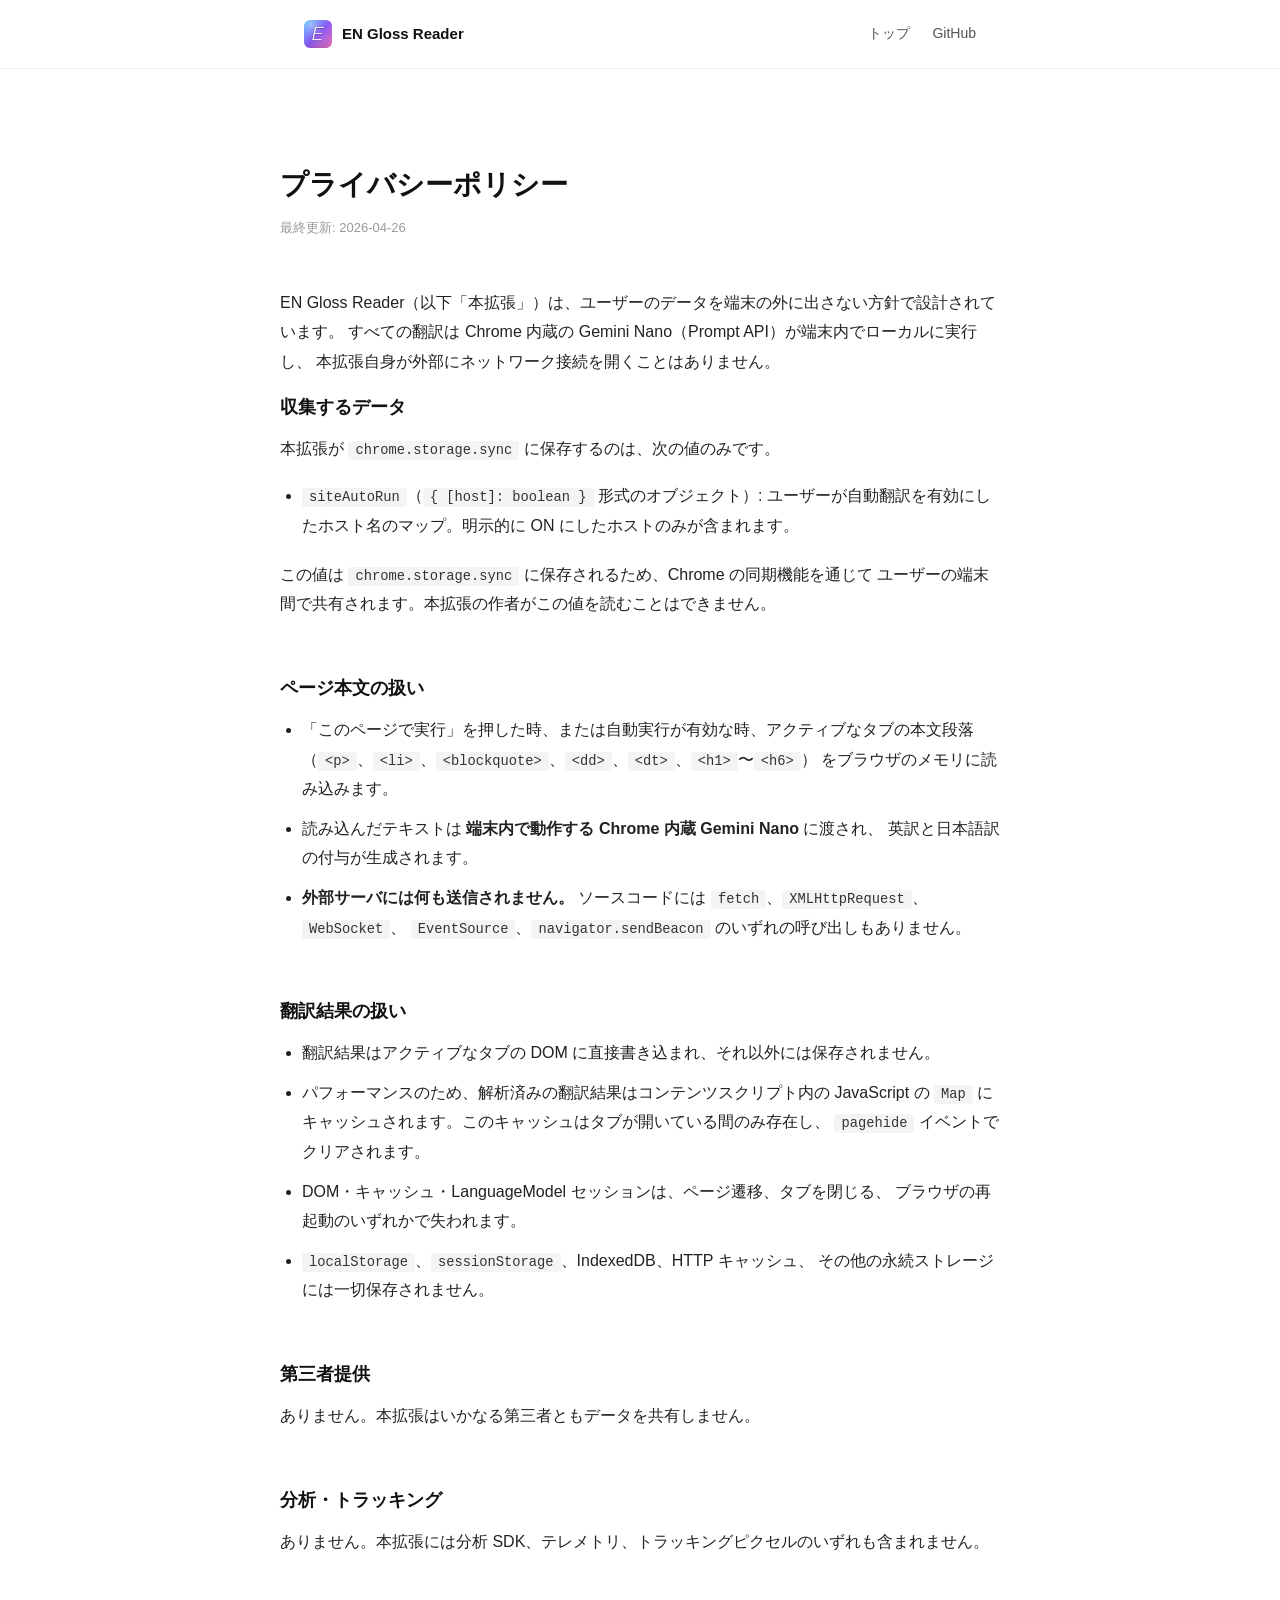
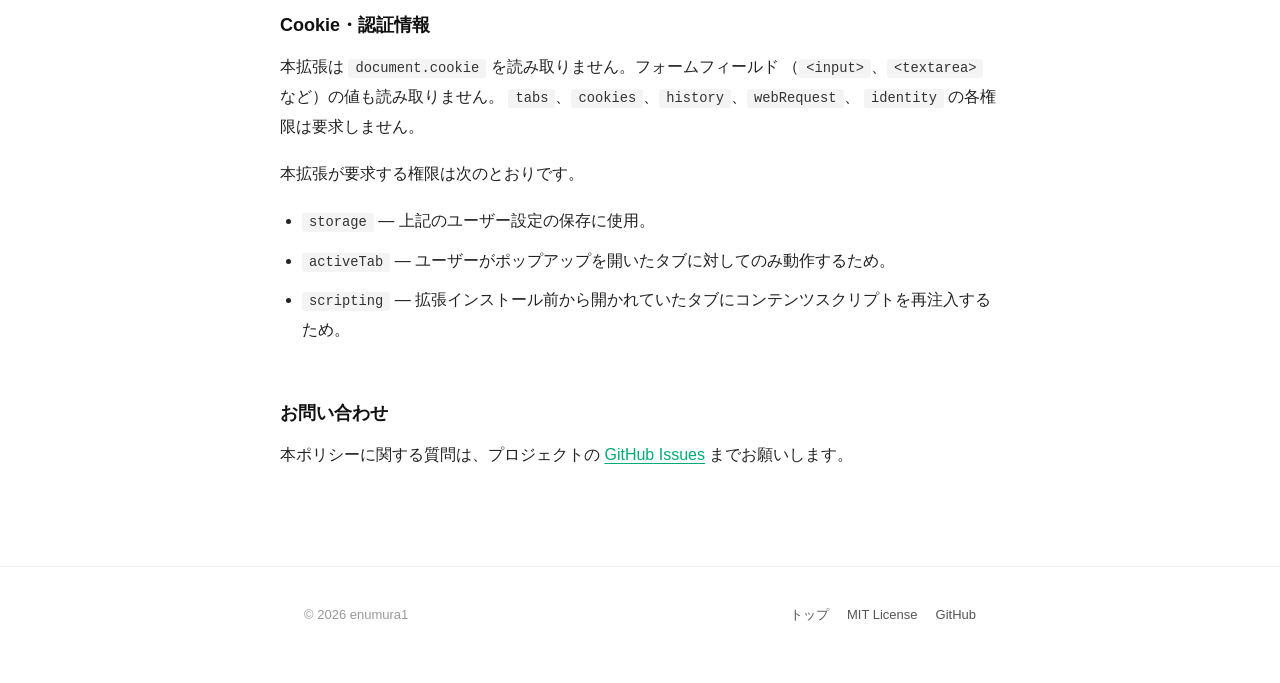
==== commit f6a99e89: "docs(site): rebuild landing site with vertical rhythm Reintroduce the GitHub Pages site under docs/ " ====
--- a/docs/privacy.html
+++ b/docs/privacy.html
@@ -6,170 +6,148 @@
     <title>プライバシーポリシー — EN Gloss Reader</title>
     <meta
       name="description"
-      content="EN Gloss Reader のプライバシーポリシー。翻訳は Chrome 内蔵 Gemini Nano が端末内で実行し、外部サーバへの送信・解析・保存は一切行いません。"
+      content="EN Gloss Reader のプライバシーポリシー。すべての翻訳は端末内で実行され、ページ本文や翻訳結果は外部に送信されません。"
     />
     <link rel="icon" type="image/png" sizes="48x48" href="./assets/icon-48.png" />
     <link rel="icon" type="image/png" sizes="128x128" href="./assets/icon-128.png" />
-
-    <link rel="preconnect" href="https://fonts.googleapis.com" />
-    <link rel="preconnect" href="https://fonts.gstatic.com" crossorigin />
-    <link
-      rel="stylesheet"
-      href="https://fonts.googleapis.com/css2?family=Noto+Sans+JP:wght@400;500;700&family=JetBrains+Mono:wght@400;600&display=swap"
-    />
     <link rel="stylesheet" href="./styles.css" />
   </head>
   <body>
     <header class="site-header">
-      <div class="shell site-header__inner">
-        <a class="brand" href="./index.html" aria-label="EN Gloss Reader トップへ">
-          <img src="./assets/icon-48.png" alt="" width="32" height="32" />
+      <div class="container site-header__inner">
+        <a class="brand" href="./index.html">
+          <img src="./assets/icon-48.png" alt="" />
           <span>EN Gloss Reader</span>
         </a>
-        <span class="site-header__meta" aria-hidden="true">プライバシー</span>
+        <nav class="site-header__nav" aria-label="サイト内ナビゲーション">
+          <a href="./index.html">トップ</a>
+          <a
+            href="https://github.com/enumura1/furigana-en"
+            target="_blank"
+            rel="noopener noreferrer"
+            >GitHub</a
+          >
+        </nav>
       </div>
     </header>
 
-    <main class="shell" style="padding-top: 56px; padding-bottom: 24px;">
-      <article class="prose">
+    <main>
+      <article class="container prose">
         <h1>プライバシーポリシー</h1>
-        <span class="updated">最終更新 · 2026-04-26</span>
+        <p class="prose__updated">最終更新: 2026-04-26</p>
 
-        <div class="ja-summary" lang="ja">
-          <h2>要点 (3 行)</h2>
-          <ul>
-            <li>翻訳はすべて Chrome 内蔵の Gemini Nano が <strong>端末内</strong> で実行します。</li>
-            <li>ページ本文と翻訳結果は <strong>外部サーバへ一切送信されません</strong>。</li>
-            <li><code>chrome.storage.sync</code> に保存するのは「自動翻訳をオンにしたサイトの一覧」のみです。</li>
-          </ul>
-        </div>
-
-        <p lang="en">
-          EN Gloss Reader (the "extension") is designed to keep all user data on
-          the device. Every translation is performed by Chrome's built-in Gemini
-          Nano (Prompt API) running locally; the extension never opens a network
-          connection of its own.
+        <p>
+          EN Gloss Reader（以下「本拡張」）は、ユーザーのデータを端末の外に出さない方針で設計されています。
+          すべての翻訳は Chrome 内蔵の Gemini Nano（Prompt API）が端末内でローカルに実行し、
+          本拡張自身が外部にネットワーク接続を開くことはありません。
         </p>
 
-        <h2 lang="en">Data collected</h2>
-        <p lang="en">The only value the extension stores via <code>chrome.storage.sync</code> is:</p>
-        <ul lang="en">
+        <h2>収集するデータ</h2>
+        <p>
+          本拡張が <code>chrome.storage.sync</code> に保存するのは、次の値のみです。
+        </p>
+        <ul>
           <li>
-            <code>siteAutoRun</code> (object: <code>{ [host]: boolean }</code>):
-            a per-host map of which sites the user has opted into automatic
-            translation on. Only hosts the user has explicitly toggled on are
-            present in the map. Other hosts are unaffected.
+            <code>siteAutoRun</code>（<code>{ [host]: boolean }</code> 形式のオブジェクト）:
+            ユーザーが自動翻訳を有効にしたホスト名のマップ。明示的に ON にしたホストのみが含まれます。
           </li>
         </ul>
-        <p lang="en">
-          Because it lives in <code>chrome.storage.sync</code>, this map follows
-          the user across devices through Chrome's standard sync feature. The
-          extension's author cannot read it.
+        <p>
+          この値は <code>chrome.storage.sync</code> に保存されるため、Chrome の同期機能を通じて
+          ユーザーの端末間で共有されます。本拡張の作者がこの値を読むことはできません。
         </p>
 
-        <h2 lang="en">Page contents</h2>
-        <ul lang="en">
+        <h2>ページ本文の扱い</h2>
+        <ul>
           <li>
-            When you click <strong>"Run on this page"</strong> (or auto-run is
-            enabled), the extension reads the body paragraphs of the active tab
-            — the <code>&lt;p&gt;</code>, <code>&lt;li&gt;</code>,
-            <code>&lt;blockquote&gt;</code>, <code>&lt;dd&gt;</code>,
-            <code>&lt;dt&gt;</code>, and <code>&lt;h1&gt;</code>–<code>&lt;h6&gt;</code>
-            elements — into browser memory.
+            「このページで実行」を押した時、または自動実行が有効な時、アクティブなタブの本文段落
+            （<code>&lt;p&gt;</code>、<code>&lt;li&gt;</code>、<code>&lt;blockquote&gt;</code>、<code>&lt;dd&gt;</code>、<code>&lt;dt&gt;</code>、<code>&lt;h1&gt;</code>〜<code>&lt;h6&gt;</code>）
+            をブラウザのメモリに読み込みます。
           </li>
           <li>
-            That text is handed to <strong>Chrome's built-in Gemini Nano running
-            locally</strong>, which produces the English translation and Japanese
-            glosses.
+            読み込んだテキストは <strong>端末内で動作する Chrome 内蔵 Gemini Nano</strong> に渡され、
+            英訳と日本語訳の付与が生成されます。
           </li>
           <li>
-            <strong>Nothing is sent to any external server.</strong> The source
-            code contains no <code>fetch</code>, <code>XMLHttpRequest</code>,
-            <code>WebSocket</code>, <code>EventSource</code>, or
-            <code>navigator.sendBeacon</code> calls.
+            <strong>外部サーバには何も送信されません。</strong>
+            ソースコードには <code>fetch</code>、<code>XMLHttpRequest</code>、<code>WebSocket</code>、
+            <code>EventSource</code>、<code>navigator.sendBeacon</code> のいずれの呼び出しもありません。
           </li>
         </ul>
 
-        <h2 lang="en">Translation results</h2>
-        <ul lang="en">
+        <h2>翻訳結果の扱い</h2>
+        <ul>
           <li>
-            Translations are written directly into the active tab's DOM and live
-            nowhere else.
+            翻訳結果はアクティブなタブの DOM に直接書き込まれ、それ以外には保存されません。
           </li>
           <li>
-            For performance, parsed translation results are also held in an
-            in-memory cache keyed by the original Japanese paragraph. This cache
-            exists only as a JavaScript <code>Map</code> inside the content
-            script, lives only while the tab is open, and is cleared on the
-            <code>pagehide</code> event.
+            パフォーマンスのため、解析済みの翻訳結果はコンテンツスクリプト内の
+            JavaScript の <code>Map</code> にキャッシュされます。このキャッシュはタブが開いている間のみ存在し、
+            <code>pagehide</code> イベントでクリアされます。
           </li>
           <li>
-            All in-memory state — the live DOM, the cache, and the
-            LanguageModel session itself — disappears when you navigate away,
-            close the tab, or restart the browser.
+            DOM・キャッシュ・LanguageModel セッションは、ページ遷移、タブを閉じる、
+            ブラウザの再起動のいずれかで失われます。
           </li>
           <li>
-            Nothing is persisted to <code>localStorage</code>,
-            <code>sessionStorage</code>, IndexedDB, HTTP caches, or any other
-            long-lived storage.
+            <code>localStorage</code>、<code>sessionStorage</code>、IndexedDB、HTTP キャッシュ、
+            その他の永続ストレージには一切保存されません。
           </li>
         </ul>
 
-        <h2 lang="en">Third parties</h2>
-        <p lang="en">None. The extension does not share data with any third party.</p>
+        <h2>第三者提供</h2>
+        <p>ありません。本拡張はいかなる第三者ともデータを共有しません。</p>
 
-        <h2 lang="en">Analytics and tracking</h2>
-        <p lang="en">
-          None. The extension contains no analytics SDK, telemetry, or tracking
-          pixel.
+        <h2>分析・トラッキング</h2>
+        <p>
+          ありません。本拡張には分析 SDK、テレメトリ、トラッキングピクセルのいずれも含まれません。
         </p>
 
-        <h2 lang="en">Cookies and credentials</h2>
-        <p lang="en">
-          The extension does not read <code>document.cookie</code>, and it does
-          not read the values of form fields (<code>&lt;input&gt;</code>,
-          <code>&lt;textarea&gt;</code>, etc.). It does not request the
-          <code>tabs</code>, <code>cookies</code>, <code>history</code>,
-          <code>webRequest</code>, or <code>identity</code> permissions.
+        <h2>Cookie・認証情報</h2>
+        <p>
+          本拡張は <code>document.cookie</code> を読み取りません。フォームフィールド
+          （<code>&lt;input&gt;</code>、<code>&lt;textarea&gt;</code> など）の値も読み取りません。
+          <code>tabs</code>、<code>cookies</code>、<code>history</code>、<code>webRequest</code>、
+          <code>identity</code> の各権限は要求しません。
         </p>
-        <p lang="en">The permissions it does request are:</p>
-        <ul lang="en">
-          <li>
-            <code>storage</code> — to persist the user setting described above.
-          </li>
-          <li>
-            <code>activeTab</code> — to act on the tab the user explicitly
-            invoked the popup on.
-          </li>
-          <li>
-            <code>scripting</code> — to re-inject the content script if the
-            active tab pre-existed the extension's installation.
-          </li>
+        <p>本拡張が要求する権限は次のとおりです。</p>
+        <ul>
+          <li><code>storage</code> — 上記のユーザー設定の保存に使用。</li>
+          <li><code>activeTab</code> — ユーザーがポップアップを開いたタブに対してのみ動作するため。</li>
+          <li><code>scripting</code> — 拡張インストール前から開かれていたタブにコンテンツスクリプトを再注入するため。</li>
         </ul>
 
-        <h2 lang="en">Contact</h2>
-        <p lang="en">
-          Questions about this policy can be filed in the project's
+        <h2>お問い合わせ</h2>
+        <p>
+          本ポリシーに関する質問は、プロジェクトの
           <a
             href="https://github.com/enumura1/furigana-en/issues"
             target="_blank"
             rel="noopener noreferrer"
             >GitHub Issues</a
-          >.
+          >
+          までお願いします。
         </p>
-
-        <h2 lang="en">Changelog</h2>
-        <p lang="en">2026-04-26 · Initial version.</p>
       </article>
     </main>
 
     <footer class="site-footer">
-      <div class="shell site-footer__inner">
+      <div class="container site-footer__inner">
         <span>© 2026 enumura1</span>
         <span class="site-footer__links">
-          <a href="https://github.com/enumura1/furigana-en" target="_blank" rel="noopener noreferrer">GitHub</a>
           <a href="./index.html">トップ</a>
-          <a href="https://github.com/enumura1/furigana-en/blob/main/LICENSE" target="_blank" rel="noopener noreferrer">MIT License</a>
+          <a
+            href="https://github.com/enumura1/furigana-en/blob/main/LICENSE"
+            target="_blank"
+            rel="noopener noreferrer"
+            >MIT License</a
+          >
+          <a
+            href="https://github.com/enumura1/furigana-en"
+            target="_blank"
+            rel="noopener noreferrer"
+            >GitHub</a
+          >
         </span>
       </div>
     </footer>
--- a/docs/styles.css
+++ b/docs/styles.css
@@ -1,464 +1,446 @@
-/* =============================================================
-   EN Gloss Reader — landing site (simple rewrite)
-   - White background, plain sans-serif (Noto Sans JP)
-   - Single 720px column, no editorial affectation
-   - Brand gradient as a single 3px ribbon at the top
-   - Verb pink and gloss green appear ONLY inside .demo
-   ============================================================= */
-
-:root {
-  --ink:        #1a1a1a;
-  --ink-soft:   #4a4a4a;
-  --mute:       #888;
-  --bg:         #ffffff;
-  --bg-soft:    #f6f7f8;
-  --rule:       #e5e5e7;
-  --accent:     #ec4899;        /* matches in-product verb pink */
-  --gloss:      #0a7;           /* matches in-product gloss green */
-
-  --font:       "Noto Sans JP", system-ui, -apple-system,
-                "Segoe UI", "Hiragino Kaku Gothic ProN", sans-serif;
-  --mono:       "JetBrains Mono", ui-monospace, "SFMono-Regular",
-                Consolas, monospace;
-}
-
-* { box-sizing: border-box; margin: 0; padding: 0; }
-
-html { -webkit-text-size-adjust: 100%; }
+/* --- reset & base --- */
+*,
+*::before,
+*::after {
+  box-sizing: border-box;
+}
+
+html {
+  -webkit-text-size-adjust: 100%;
+}
 
 body {
-  font-family: var(--font);
-  font-weight: 400;
-  background: var(--bg);
-  color: var(--ink);
-  line-height: 1.75;
+  margin: 0;
+  font-family:
+    -apple-system, BlinkMacSystemFont, "Segoe UI", "Hiragino Sans",
+    "Hiragino Kaku Gothic ProN", "Noto Sans JP", "Yu Gothic UI", sans-serif;
   font-size: 16px;
+  line-height: 1.85;
+  color: #222;
+  background: #fff;
   -webkit-font-smoothing: antialiased;
   -moz-osx-font-smoothing: grayscale;
 }
 
-body::before {
-  content: "";
-  position: fixed;
-  top: 0; left: 0; right: 0;
-  height: 3px;
-  background: linear-gradient(90deg, #5dc8ff 0%, #8b5cf6 50%, #ec4899 100%);
-  z-index: 100;
-}
-
-img { display: block; max-width: 100%; }
-
 a {
-  color: var(--ink);
+  color: #0a7;
   text-decoration: underline;
-  text-decoration-color: var(--rule);
   text-underline-offset: 3px;
-  transition: color 150ms ease, text-decoration-color 150ms ease;
-}
-a:hover { color: var(--accent); text-decoration-color: var(--accent); }
-
-.shell {
+}
+
+a:hover {
+  color: #086;
+}
+
+code {
+  font-family:
+    ui-monospace, SFMono-Regular, Menlo, Consolas, "Liberation Mono", monospace;
+  font-size: 0.88em;
+  background: #f4f4f4;
+  padding: 2px 7px;
+  border-radius: 3px;
+  color: #333;
+}
+
+h1,
+h2,
+h3 {
+  line-height: 1.45;
+  color: #111;
+  font-weight: 700;
+  margin: 0;
+}
+
+p {
+  margin: 0 0 1.1em;
+}
+
+p:last-child {
+  margin-bottom: 0;
+}
+
+/* --- layout --- */
+.container {
   max-width: 720px;
   margin: 0 auto;
   padding: 0 24px;
 }
 
-/* ---------- Header ---------- */
+/* --- header --- */
 .site-header {
-  padding: 24px 0;
-  border-bottom: 1px solid var(--rule);
-}
+  border-bottom: 1px solid #f0f0f0;
+}
+
 .site-header__inner {
   display: flex;
   align-items: center;
   justify-content: space-between;
-  gap: 16px;
-}
+  padding-top: 20px;
+  padding-bottom: 20px;
+}
+
 .brand {
   display: inline-flex;
   align-items: center;
+  gap: 10px;
+  color: #111;
+  text-decoration: none;
+  font-weight: 700;
+  font-size: 15px;
+}
+
+.brand img {
+  display: block;
+  width: 28px;
+  height: 28px;
+}
+
+.site-header__nav {
+  display: flex;
+  gap: 22px;
+  font-size: 14px;
+}
+
+.site-header__nav a {
+  color: #555;
+  text-decoration: none;
+}
+
+.site-header__nav a:hover {
+  color: #111;
+  text-decoration: underline;
+}
+
+/* --- hero --- */
+.hero {
+  padding: 128px 0 112px;
+}
+
+.hero h1 {
+  font-size: 36px;
+  letter-spacing: 0.005em;
+  margin-bottom: 28px;
+}
+
+.hero__lead {
+  font-size: 17px;
+  color: #444;
+  margin-bottom: 44px;
+  max-width: 620px;
+}
+
+.hero__cta {
+  display: flex;
+  flex-wrap: wrap;
   gap: 12px;
+}
+
+.btn {
+  display: inline-block;
+  padding: 11px 22px;
+  border-radius: 6px;
+  font-size: 14px;
+  font-weight: 600;
   text-decoration: none;
-  color: var(--ink);
+  border: 1px solid transparent;
+  transition: background-color 0.15s ease, border-color 0.15s ease,
+    color 0.15s ease;
+}
+
+.btn--primary {
+  background: #2c7;
+  color: #fff;
+  border-color: #2c7;
+}
+
+.btn--primary:hover {
+  background: #1b6;
+  border-color: #1b6;
+  color: #fff;
+}
+
+.btn--ghost {
+  background: #fff;
+  color: #222;
+  border-color: #d0d0d0;
+}
+
+.btn--ghost:hover {
+  background: #f7f7f7;
+  color: #111;
+  border-color: #b8b8b8;
+}
+
+/* --- generic section --- */
+.section {
+  padding: 96px 0;
+}
+
+.section + .section {
+  padding-top: 0;
+}
+
+.section__eyebrow {
+  display: inline-block;
+  font-size: 11px;
   font-weight: 700;
-  font-size: 16px;
-}
-.brand img {
-  width: 32px;
-  height: 32px;
+  letter-spacing: 0.18em;
+  text-transform: uppercase;
+  color: #2c7;
+  margin-bottom: 14px;
+}
+
+.section h2 {
+  font-size: 24px;
+  margin-bottom: 28px;
+}
+
+.section__intro {
+  color: #444;
+  margin-bottom: 56px;
+  max-width: 620px;
+}
+
+/* --- demo (stacked vertically) --- */
+.demo {
+  display: flex;
+  flex-direction: column;
+  align-items: stretch;
+  gap: 18px;
+  margin-bottom: 28px;
+}
+
+.demo__panel {
+  background: #fafafa;
+  border: 1px solid #ececec;
   border-radius: 8px;
-}
-.site-header__meta {
-  font-family: var(--mono);
-  font-size: 12px;
-  color: var(--mute);
-  letter-spacing: 0.04em;
-}
-
-/* ---------- Hero ---------- */
-.hero {
-  padding: 64px 0 48px;
-}
-.hero h1 {
-  font-size: clamp(26px, 4.4vw, 34px);
-  font-weight: 700;
-  line-height: 1.45;
-  letter-spacing: -0.005em;
-  margin-bottom: 20px;
-}
-.hero p {
-  font-size: 16px;
-  color: var(--ink-soft);
-  margin-bottom: 28px;
-  max-width: 36em;
-}
-.hero__cta {
-  display: flex;
-  gap: 12px;
-  flex-wrap: wrap;
-}
-
-.btn {
-  display: inline-flex;
-  align-items: center;
-  gap: 8px;
-  padding: 11px 20px;
-  border-radius: 8px;
-  text-decoration: none;
-  font-weight: 600;
-  font-size: 15px;
-  border: 1px solid transparent;
-  font-family: inherit;
-  cursor: pointer;
-  transition: all 180ms ease;
-}
-.btn--primary {
-  background: var(--ink);
-  color: #fff;
-}
-.btn--primary:hover {
-  background: var(--accent);
-  color: #fff;
-  text-decoration: none;
-}
-.btn--ghost {
-  background: var(--bg);
-  color: var(--ink);
-  border-color: var(--rule);
-}
-.btn--ghost:hover {
-  border-color: var(--ink);
-  color: var(--ink);
-  text-decoration: none;
-}
-
-/* ---------- Section frame ---------- */
-section {
-  padding: 56px 0;
-  border-top: 1px solid var(--rule);
-}
-section h2 {
-  font-size: 22px;
-  font-weight: 700;
-  margin-bottom: 24px;
-  letter-spacing: -0.005em;
-}
-section .section-lede {
-  color: var(--ink-soft);
-  margin-bottom: 24px;
-  max-width: 36em;
-}
-
-/* ---------- Demo block (the centerpiece) ---------- */
-.demo {
-  background: var(--bg-soft);
-  border: 1px solid var(--rule);
-  border-radius: 12px;
-  padding: 24px;
-}
-.demo__pair {
-  display: flex;
-  flex-direction: column;
-  gap: 16px;
-}
-.demo__panel {
-  background: #fff;
-  border: 1px solid var(--rule);
-  border-radius: 8px;
-  padding: 18px 20px;
-}
+  padding: 24px 26px;
+}
+
 .demo__label {
   display: block;
-  font-size: 12px;
+  font-size: 11px;
+  font-weight: 700;
+  letter-spacing: 0.14em;
+  text-transform: uppercase;
+  color: #999;
+  margin-bottom: 12px;
+}
+
+.demo__text {
+  margin: 0;
+  font-size: 15px;
+  line-height: 2;
+  color: #222;
+}
+
+/* the divider between the two panels — a subtle vertical mark + arrow */
+.demo__arrow {
+  display: flex;
+  flex-direction: column;
+  align-items: center;
+  gap: 6px;
+  padding: 4px 0;
+  color: #ccc;
+  font-size: 16px;
+  line-height: 1;
+  user-select: none;
+}
+
+.demo__arrow::before {
+  content: "";
+  width: 1px;
+  height: 18px;
+  background: #d8d8d8;
+}
+
+/* mirror the extension's content.js styling so the demo matches the product */
+.engloss-word {
+  ruby-position: under;
+  ruby-align: center;
+}
+
+.engloss-word > .engloss-ja {
+  color: #0a7;
+  font-size: 0.62em;
+  font-weight: normal;
+}
+
+.engloss-verb {
+  color: #ec4899;
   font-weight: 600;
-  color: var(--mute);
-  letter-spacing: 0.06em;
-  margin-bottom: 8px;
-}
-.demo__before {
-  font-size: 17px;
-  line-height: 1.85;
-  color: var(--ink);
-  margin: 0;
-}
-.demo__after {
-  font-size: 17px;
-  line-height: 2.6;
-  color: var(--ink);
-  margin: 0;
-}
-.demo__arrow {
-  text-align: center;
-  color: var(--mute);
-  font-size: 18px;
-  font-weight: 600;
-}
+}
+
+/* legend deliberately sits right-aligned, separated from the panels */
 .demo__legend {
-  margin-top: 20px;
-  display: flex;
-  gap: 18px;
+  display: flex;
   flex-wrap: wrap;
-  font-size: 13px;
-  color: var(--ink-soft);
-}
+  justify-content: flex-end;
+  gap: 22px;
+  font-size: 12.5px;
+  color: #666;
+  margin-top: 18px;
+  padding-right: 4px;
+}
+
 .demo__legend-item {
   display: inline-flex;
   align-items: center;
-  gap: 6px;
-}
+  gap: 7px;
+}
+
 .demo__legend-dot {
-  width: 10px;
-  height: 10px;
-  border-radius: 2px;
+  width: 9px;
+  height: 9px;
+  border-radius: 50%;
   display: inline-block;
 }
-.demo__legend-dot--verb { background: var(--accent); }
-.demo__legend-dot--gloss { background: var(--gloss); }
-
-/* In-product styles — applied verbatim inside .demo so what the user
-   sees here matches what the extension produces in real pages. */
-.demo ruby.engloss-word {
-  ruby-position: under;
-  ruby-align: center;
-}
-.demo ruby.engloss-word > rt.engloss-ja {
-  color: var(--gloss);
-  font-size: 0.72em;
-  font-weight: 400;
-  letter-spacing: 0.02em;
-  font-family: var(--font);
-}
-.demo .engloss-verb {
-  color: var(--accent);
-  font-weight: 600;
-}
-
-/* ---------- Features ---------- */
+
+.demo__legend-dot--verb {
+  background: #ec4899;
+}
+
+.demo__legend-dot--gloss {
+  background: #0a7;
+}
+
+/* --- features list (vertical stack, generous spacing) --- */
 .features {
-  display: grid;
-  gap: 20px;
-}
+  display: flex;
+  flex-direction: column;
+  gap: 56px;
+}
+
 .feature h3 {
   font-size: 17px;
-  font-weight: 700;
-  margin-bottom: 6px;
-}
+  margin-bottom: 10px;
+}
+
 .feature p {
+  margin: 0;
+  color: #444;
+  line-height: 1.85;
+}
+
+/* --- steps --- */
+.steps {
+  margin: 0;
+  padding-left: 26px;
+}
+
+.steps li {
+  margin-bottom: 22px;
+  line-height: 1.85;
+  padding-left: 6px;
+}
+
+.steps li:last-child {
+  margin-bottom: 0;
+}
+
+.steps li::marker {
+  color: #999;
+  font-weight: 600;
+}
+
+/* --- specs (definition list) --- */
+.specs {
+  margin: 0;
+  display: grid;
+  grid-template-columns: 1fr;
+  gap: 4px;
+}
+
+@media (min-width: 540px) {
+  .specs {
+    grid-template-columns: 160px 1fr;
+    column-gap: 20px;
+    row-gap: 18px;
+  }
+}
+
+.specs dt {
+  font-weight: 600;
+  color: #555;
+  font-size: 14px;
+  padding-top: 2px;
+}
+
+.specs dd {
+  margin: 0;
   font-size: 15px;
-  color: var(--ink-soft);
+  color: #333;
+}
+
+/* --- prose (privacy page) --- */
+.prose {
+  padding: 96px 0 32px;
+}
+
+.prose h1 {
+  font-size: 28px;
+  margin-bottom: 10px;
+}
+
+.prose .prose__updated {
+  margin-bottom: 48px;
+  color: #999;
+  font-size: 13px;
+}
+
+.prose h2 {
+  font-size: 18px;
+  margin: 56px 0 14px;
+  color: #111;
+}
+
+.prose h2:first-of-type {
+  margin-top: 0;
+}
+
+.prose ul {
+  padding-left: 22px;
+  margin: 0 0 1.2em;
+}
+
+.prose li {
+  margin-bottom: 10px;
   line-height: 1.85;
 }
 
-/* ---------- Specs ---------- */
-.specs dl {
-  display: grid;
-  grid-template-columns: 140px 1fr;
-  row-gap: 14px;
-  column-gap: 24px;
-}
-.specs dt {
-  color: var(--mute);
-  font-size: 14px;
-  font-weight: 500;
-}
-.specs dd {
-  font-size: 15px;
-  color: var(--ink);
-}
-
-/* ---------- Steps ---------- */
-.steps {
-  list-style: none;
-  counter-reset: step;
-  display: flex;
-  flex-direction: column;
-}
-.steps li {
-  counter-increment: step;
-  padding: 18px 0 18px 52px;
-  position: relative;
-  border-bottom: 1px solid var(--rule);
-  font-size: 15px;
-  line-height: 1.85;
-}
-.steps li:last-child { border-bottom: 0; }
-.steps li::before {
-  content: counter(step);
-  position: absolute;
-  left: 0;
-  top: 16px;
-  width: 32px;
-  height: 32px;
-  border: 1px solid var(--rule);
-  border-radius: 50%;
-  display: grid;
-  place-items: center;
-  font-family: var(--mono);
+.prose code {
+  font-size: 0.86em;
+}
+
+/* --- footer --- */
+.site-footer {
+  margin-top: 64px;
+  border-top: 1px solid #f0f0f0;
+  padding: 36px 0 56px;
+  color: #999;
   font-size: 13px;
-  font-weight: 600;
-  color: var(--ink);
-  background: var(--bg);
-}
-.steps strong { font-weight: 700; }
-.steps code,
-.kbd {
-  font-family: var(--mono);
-  font-size: 0.88em;
-  background: var(--bg-soft);
-  padding: 2px 6px;
-  border-radius: 4px;
-  border: 1px solid var(--rule);
-  color: var(--ink);
-}
-.steps code { word-break: break-all; }
-
-/* ---------- Footer ---------- */
-footer.site-footer {
-  padding: 32px 0 48px;
-  border-top: 1px solid var(--rule);
-  color: var(--mute);
-  font-size: 13px;
-}
+}
+
 .site-footer__inner {
   display: flex;
   flex-wrap: wrap;
-  gap: 16px;
   justify-content: space-between;
   align-items: center;
-}
+  gap: 14px;
+}
+
 .site-footer__links {
-  display: flex;
-  gap: 16px;
+  display: inline-flex;
   flex-wrap: wrap;
-}
+  gap: 18px;
+}
+
 .site-footer__links a {
-  color: var(--ink-soft);
+  color: #555;
   text-decoration: none;
 }
+
 .site-footer__links a:hover {
-  color: var(--accent);
-}
-
-/* ---------- Privacy / long-form prose ---------- */
-.prose h1 {
-  font-size: 28px;
-  font-weight: 700;
-  margin-bottom: 8px;
-}
-.prose .updated {
-  display: block;
-  color: var(--mute);
-  font-family: var(--mono);
-  font-size: 12px;
-  letter-spacing: 0.04em;
-  margin-bottom: 28px;
-}
-.prose .ja-summary {
-  background: var(--bg-soft);
-  border: 1px solid var(--rule);
-  border-radius: 10px;
-  padding: 20px 22px;
-  margin-bottom: 36px;
-}
-.prose .ja-summary h2 {
-  font-size: 14px;
-  font-weight: 700;
-  margin-bottom: 12px;
-  color: var(--ink);
-  border: 0;
-  padding: 0;
-}
-.prose .ja-summary ul {
-  list-style: disc;
-  padding-left: 1.4em;
-  margin: 0;
-}
-.prose .ja-summary li {
-  font-size: 14px;
-  line-height: 1.8;
-  color: var(--ink-soft);
-  padding: 0;
-  margin: 0;
-}
-.prose .ja-summary li::before { display: none; }
-.prose h2 {
-  font-size: 18px;
-  font-weight: 700;
-  margin: 32px 0 12px;
-  padding-top: 24px;
-  border-top: 1px solid var(--rule);
-}
-.prose h2:first-of-type { padding-top: 0; border-top: 0; margin-top: 0; }
-.prose p { margin-bottom: 14px; line-height: 1.85; font-size: 15px; }
-.prose ul {
-  list-style: none;
-  margin-bottom: 18px;
-  padding: 0;
-}
-.prose ul li {
-  position: relative;
-  padding-left: 1.4em;
-  margin-bottom: 8px;
-  font-size: 15px;
-  line-height: 1.8;
-}
-.prose ul li::before {
-  content: "";
-  position: absolute;
-  left: 0;
-  top: 0.85em;
-  width: 8px;
-  height: 1px;
-  background: var(--accent);
-}
-.prose code {
-  font-family: var(--mono);
-  font-size: 0.88em;
-  background: var(--bg-soft);
-  padding: 1px 5px;
-  border-radius: 3px;
-  color: var(--ink);
-}
-.prose strong { font-weight: 700; }
-
-/* ---------- Mobile ---------- */
-@media (max-width: 600px) {
-  .hero { padding: 40px 0 32px; }
-  .hero h1 { font-size: 24px; line-height: 1.5; }
-  .hero p { font-size: 15px; }
-  section { padding: 40px 0; }
-  .demo { padding: 18px; }
-  .demo__before, .demo__after { font-size: 16px; }
-  .specs dl { grid-template-columns: 1fr; row-gap: 4px; }
-  .specs dt { padding-top: 12px; }
-  .specs dt + dd { margin-top: 0; }
-  .site-header__meta { display: none; }
-  .site-footer__inner { flex-direction: column; align-items: flex-start; gap: 8px; }
-}
-
-/* ---------- Focus styles ---------- */
-:focus-visible {
-  outline: 2px solid var(--accent);
-  outline-offset: 3px;
-  border-radius: 4px;
-}
+  color: #111;
+  text-decoration: underline;
+}
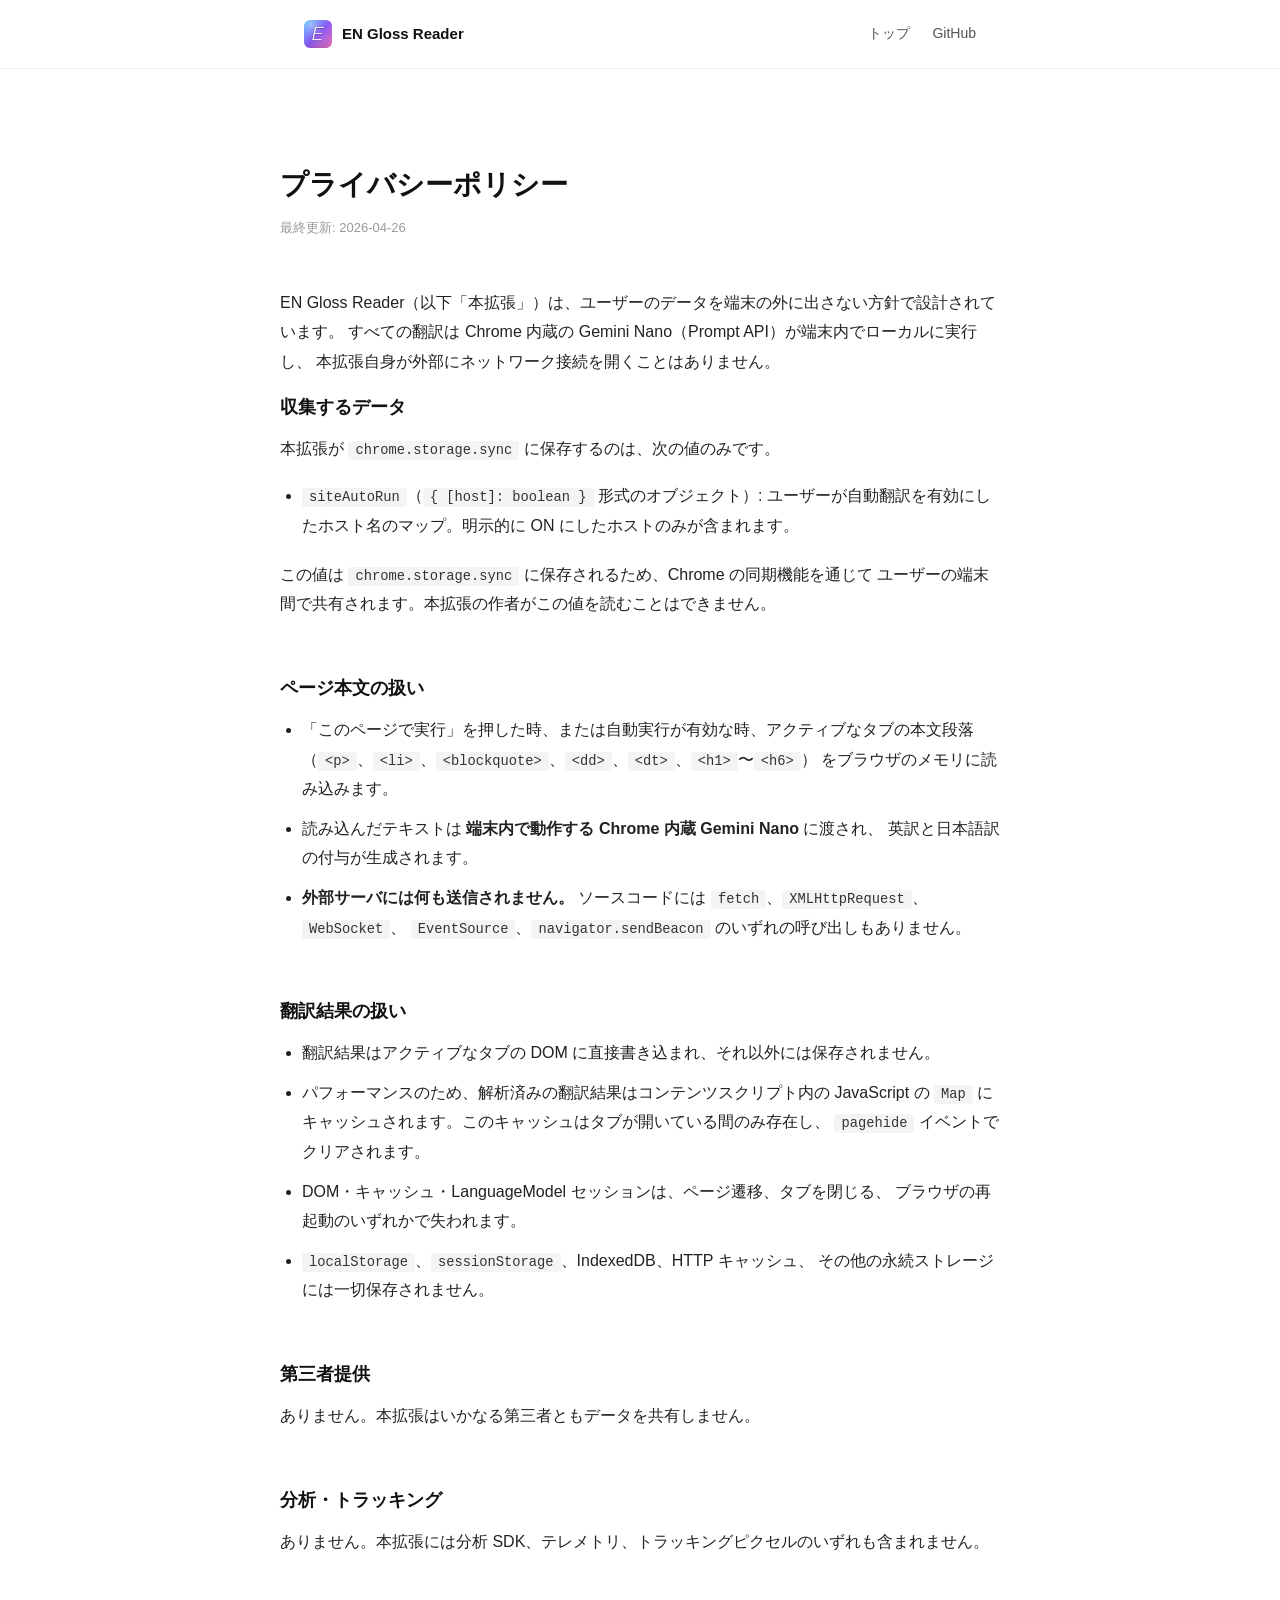
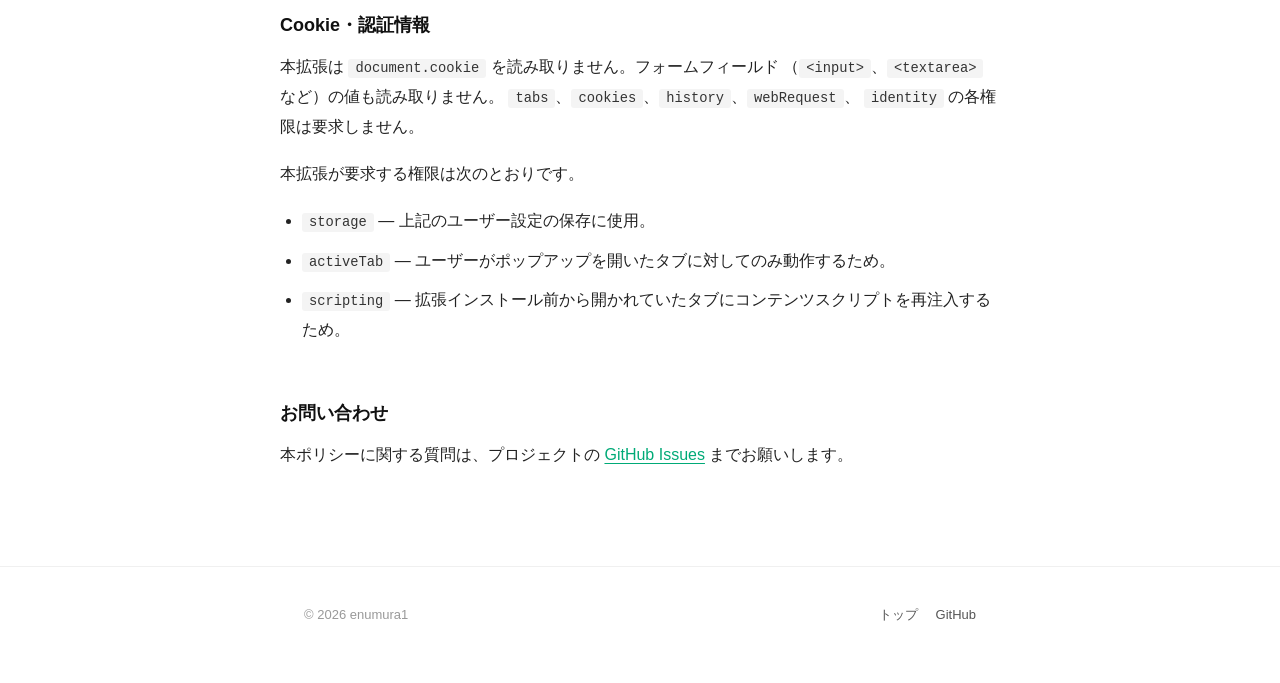
==== commit cc24cadd: "docs(site): drop MIT License link from footer A site footer is not the right place for a license cit" ====
--- a/docs/privacy.html
+++ b/docs/privacy.html
@@ -137,12 +137,6 @@
         <span class="site-footer__links">
           <a href="./index.html">トップ</a>
           <a
-            href="https://github.com/enumura1/furigana-en/blob/main/LICENSE"
-            target="_blank"
-            rel="noopener noreferrer"
-            >MIT License</a
-          >
-          <a
             href="https://github.com/enumura1/furigana-en"
             target="_blank"
             rel="noopener noreferrer"
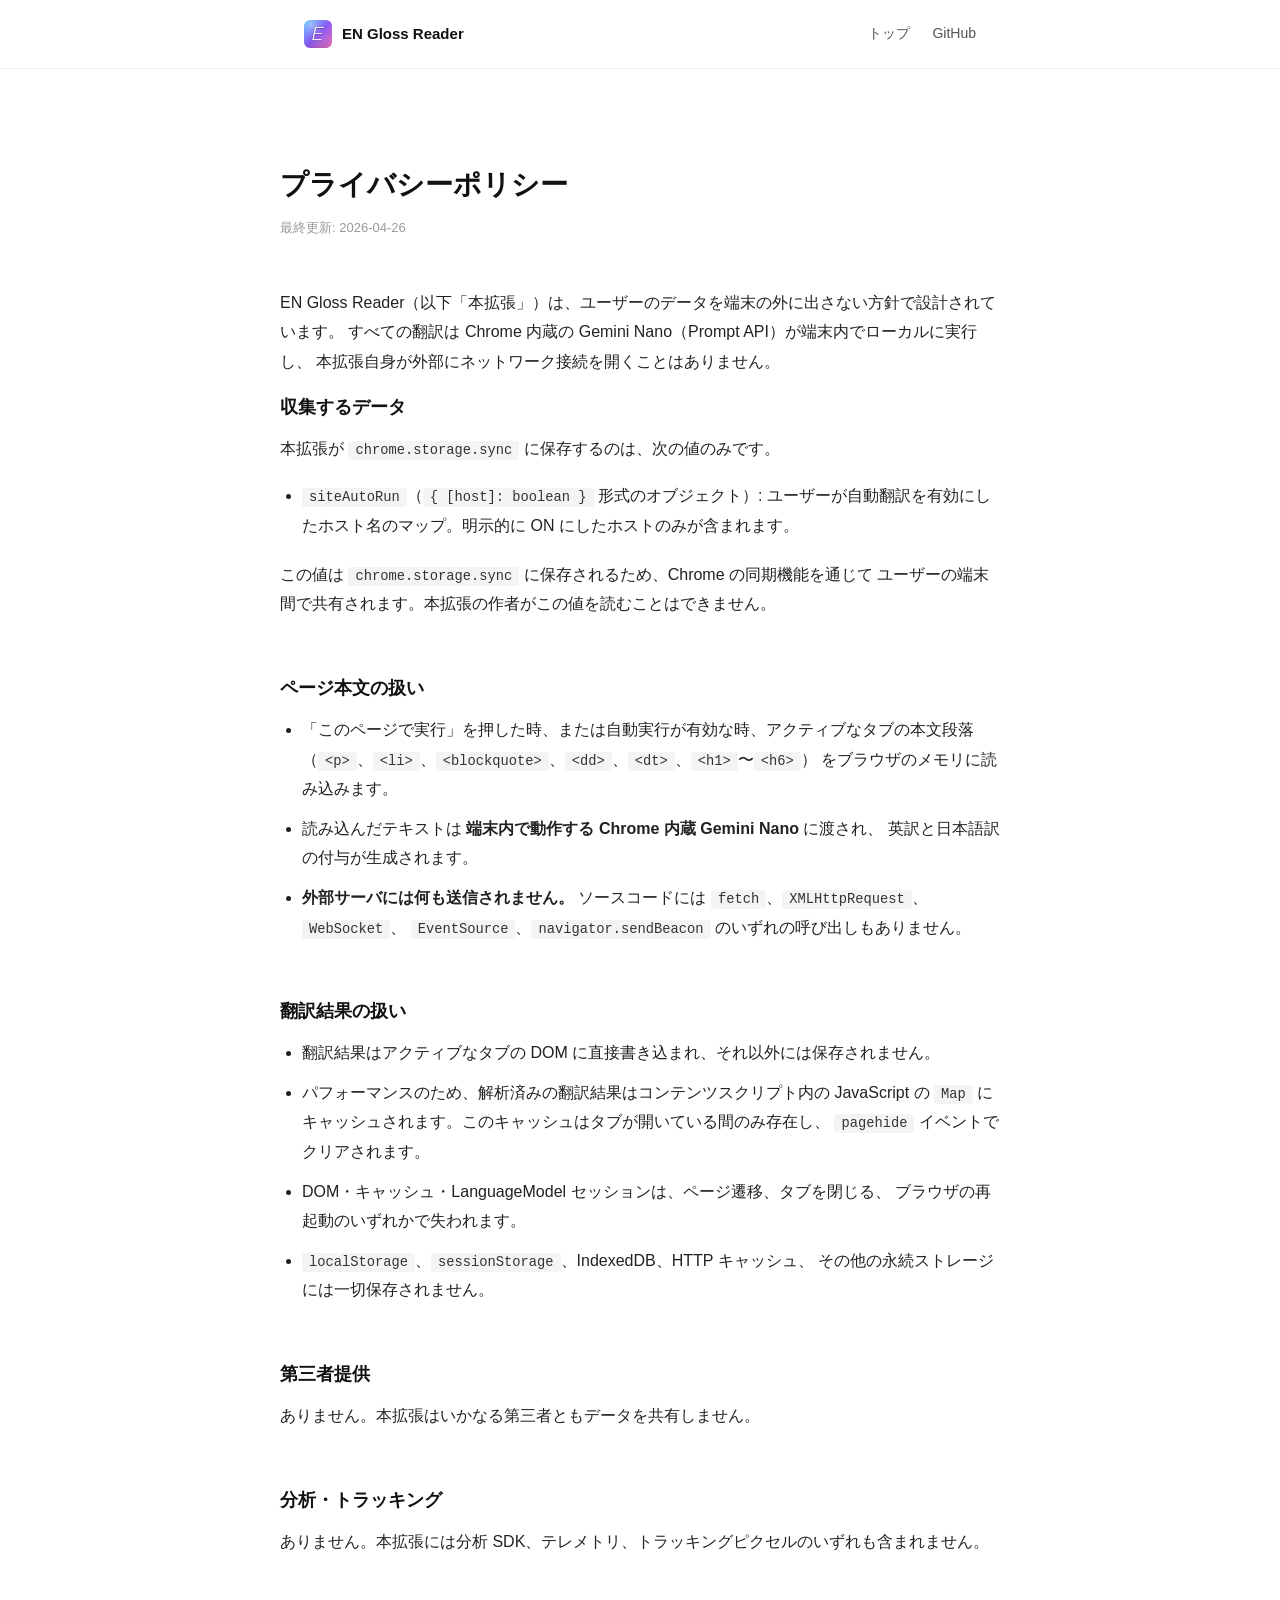
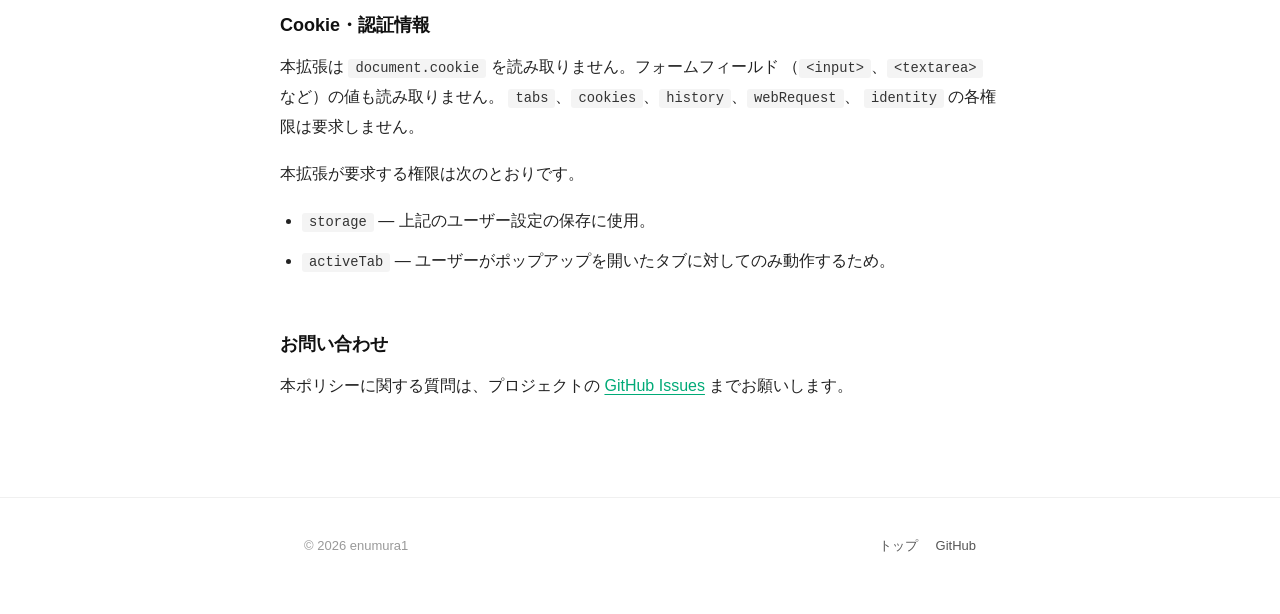
==== commit 462105c4: "Drop scripting permission" ====
--- a/docs/privacy.html
+++ b/docs/privacy.html
@@ -114,7 +114,6 @@
         <ul>
           <li><code>storage</code> — 上記のユーザー設定の保存に使用。</li>
           <li><code>activeTab</code> — ユーザーがポップアップを開いたタブに対してのみ動作するため。</li>
-          <li><code>scripting</code> — 拡張インストール前から開かれていたタブにコンテンツスクリプトを再注入するため。</li>
         </ul>
 
         <h2>お問い合わせ</h2>
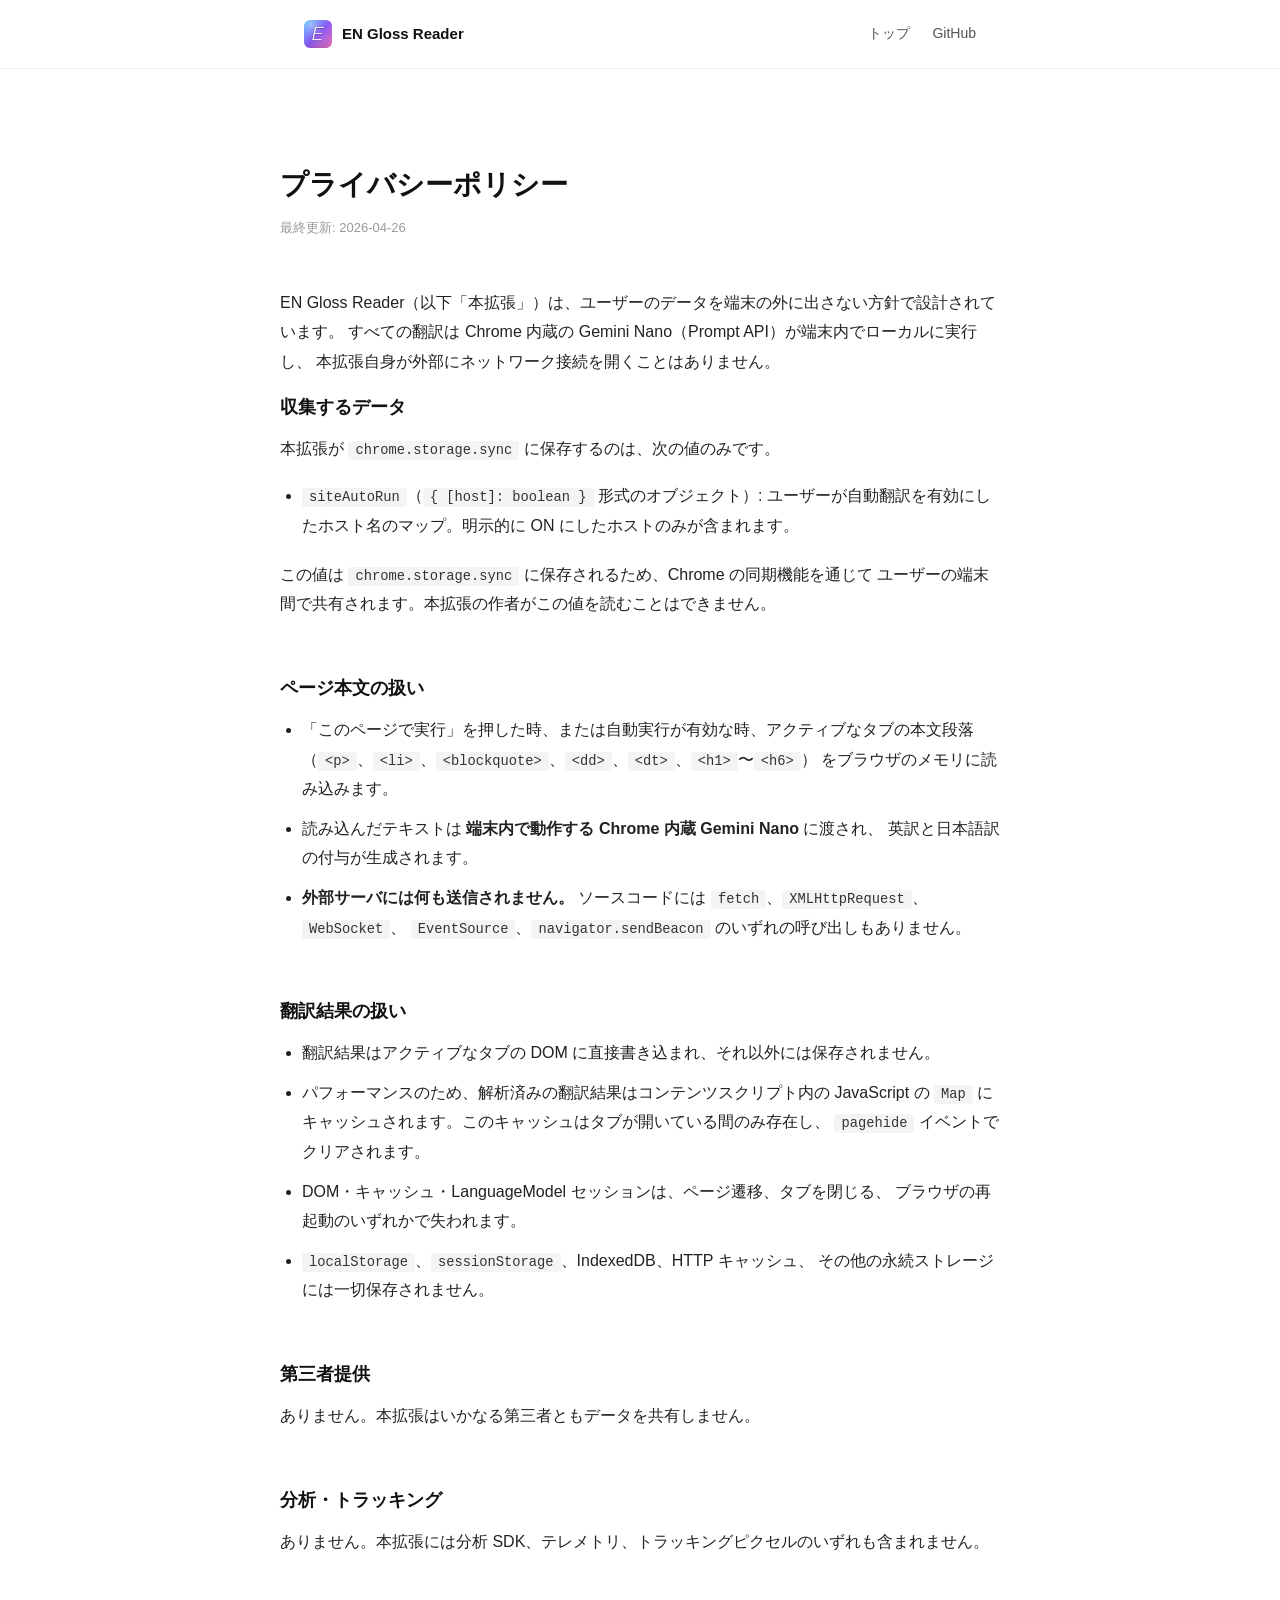
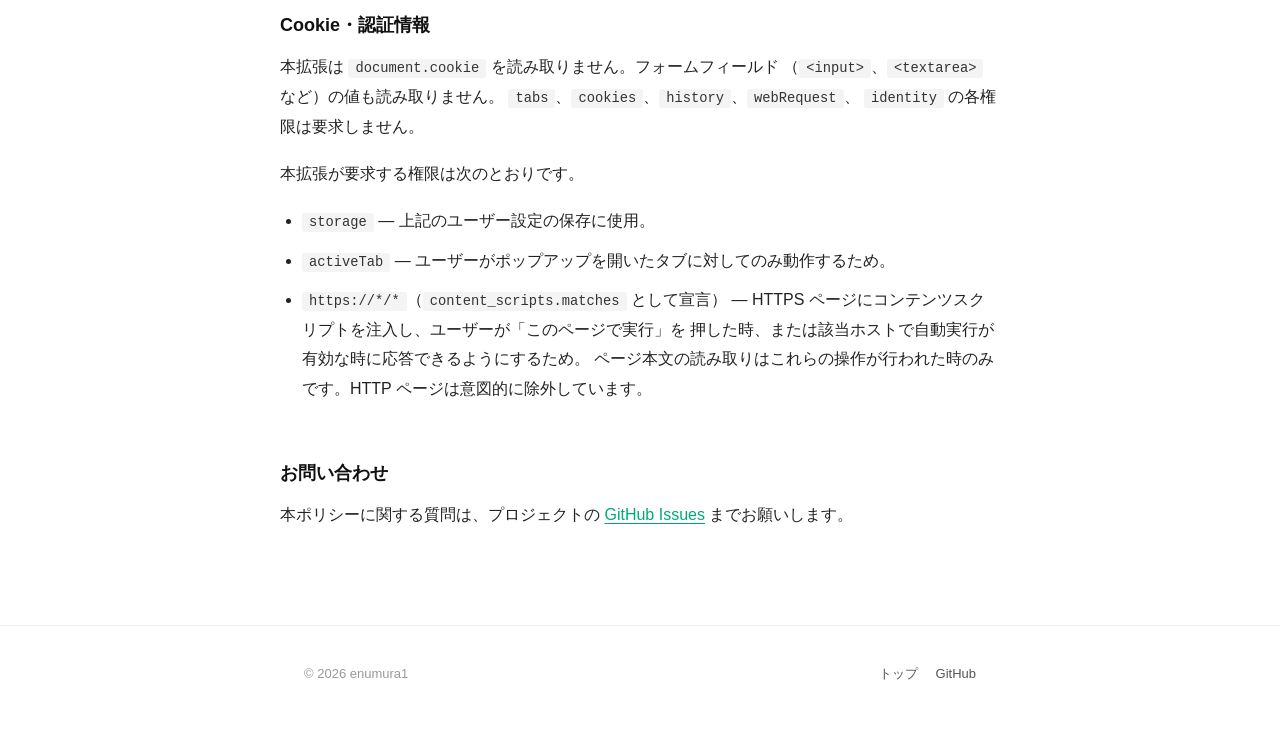
==== commit cc83a5a7: "Bump to 0.1.2 and harden release packaging - Bump manifest version 0.1.1 -> 0.1.2 - Add https://*/* " ====
--- a/docs/privacy.html
+++ b/docs/privacy.html
@@ -114,6 +114,12 @@
         <ul>
           <li><code>storage</code> — 上記のユーザー設定の保存に使用。</li>
           <li><code>activeTab</code> — ユーザーがポップアップを開いたタブに対してのみ動作するため。</li>
+          <li>
+            <code>https://*/*</code>（<code>content_scripts.matches</code> として宣言）
+            — HTTPS ページにコンテンツスクリプトを注入し、ユーザーが「このページで実行」を
+            押した時、または該当ホストで自動実行が有効な時に応答できるようにするため。
+            ページ本文の読み取りはこれらの操作が行われた時のみです。HTTP ページは意図的に除外しています。
+          </li>
         </ul>
 
         <h2>お問い合わせ</h2>
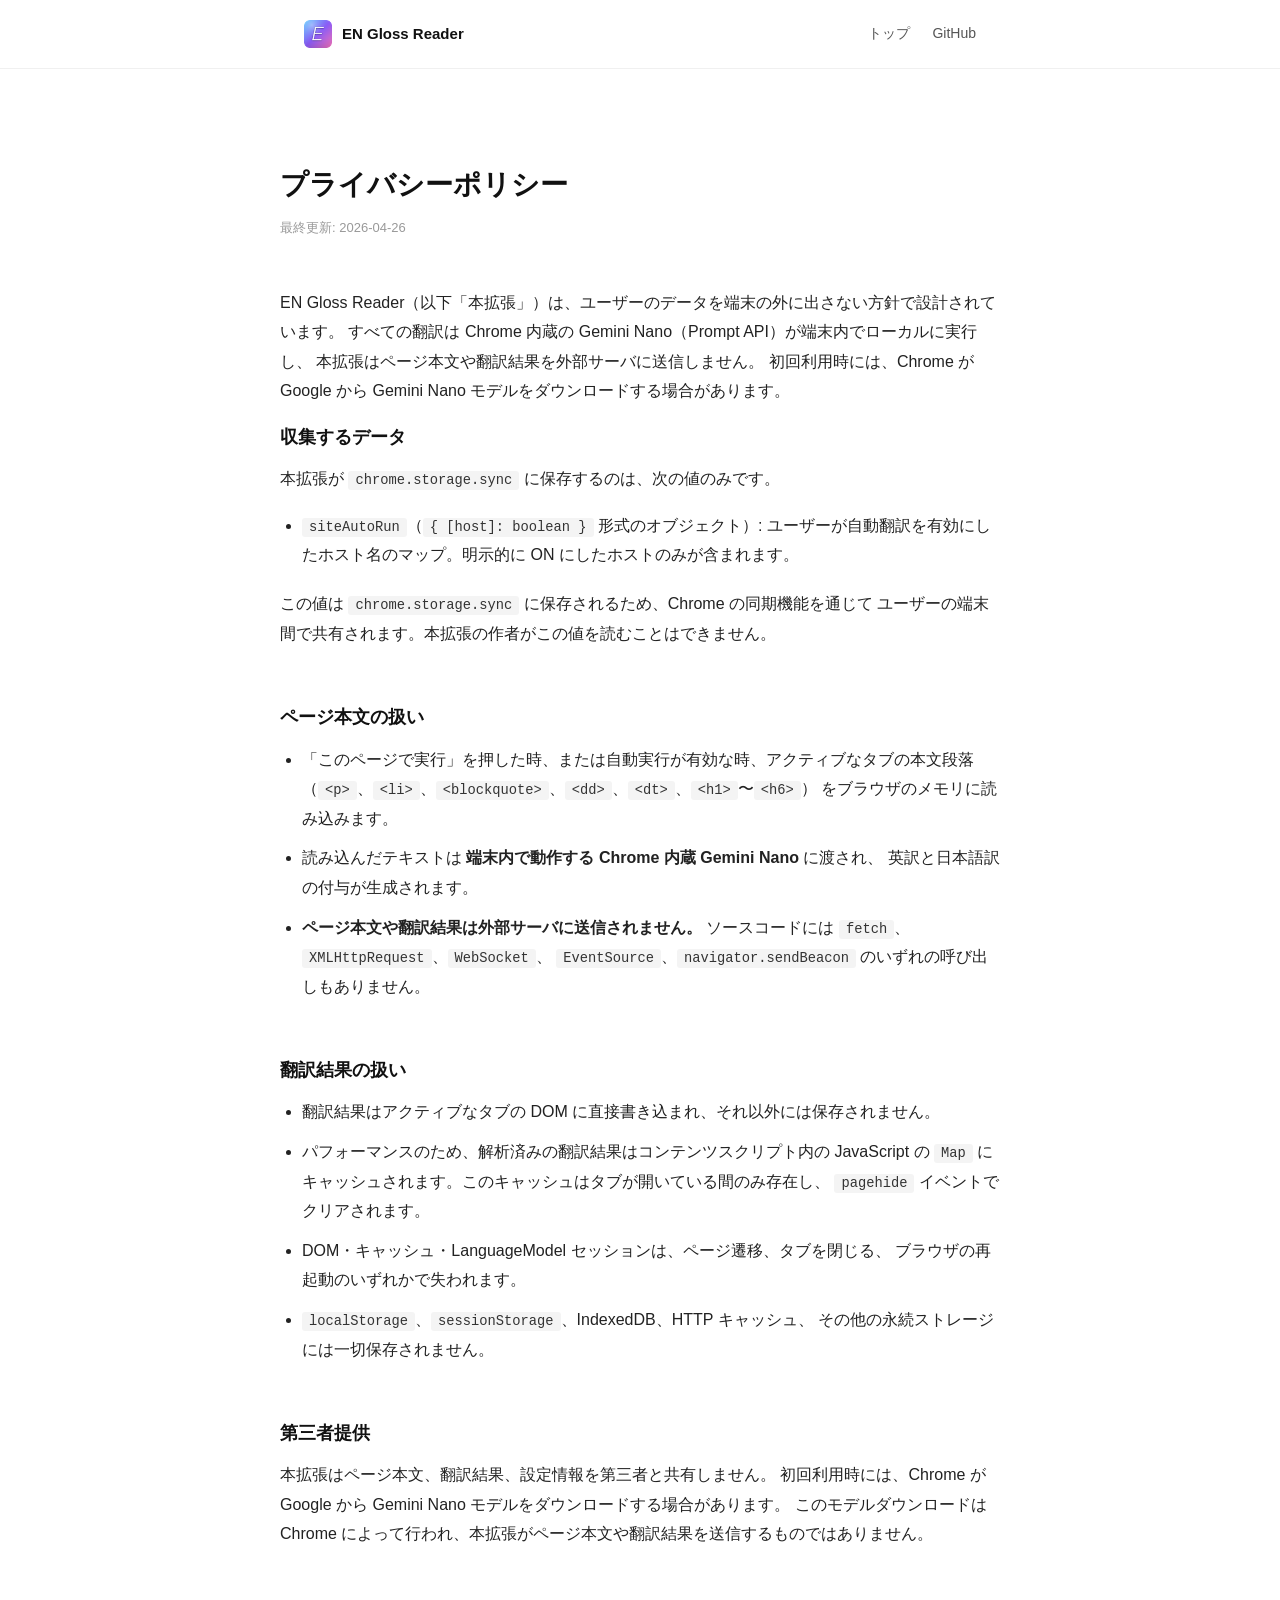
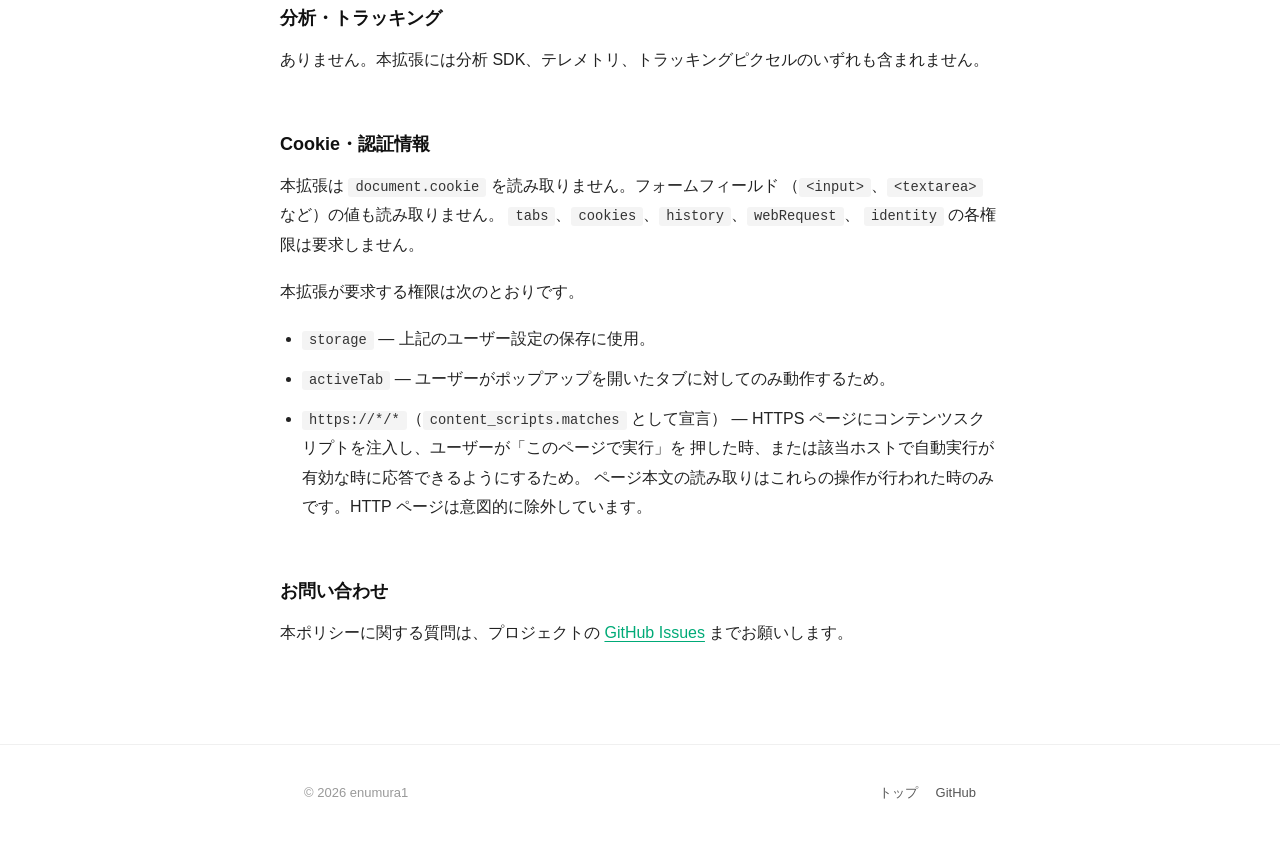
==== commit 5b7262e0: "Harden release privacy messaging" ====
--- a/docs/privacy.html
+++ b/docs/privacy.html
@@ -39,7 +39,8 @@
         <p>
           EN Gloss Reader（以下「本拡張」）は、ユーザーのデータを端末の外に出さない方針で設計されています。
           すべての翻訳は Chrome 内蔵の Gemini Nano（Prompt API）が端末内でローカルに実行し、
-          本拡張自身が外部にネットワーク接続を開くことはありません。
+          本拡張はページ本文や翻訳結果を外部サーバに送信しません。
+          初回利用時には、Chrome が Google から Gemini Nano モデルをダウンロードする場合があります。
         </p>
 
         <h2>収集するデータ</h2>
@@ -69,7 +70,7 @@
             英訳と日本語訳の付与が生成されます。
           </li>
           <li>
-            <strong>外部サーバには何も送信されません。</strong>
+            <strong>ページ本文や翻訳結果は外部サーバに送信されません。</strong>
             ソースコードには <code>fetch</code>、<code>XMLHttpRequest</code>、<code>WebSocket</code>、
             <code>EventSource</code>、<code>navigator.sendBeacon</code> のいずれの呼び出しもありません。
           </li>
@@ -96,7 +97,11 @@
         </ul>
 
         <h2>第三者提供</h2>
-        <p>ありません。本拡張はいかなる第三者ともデータを共有しません。</p>
+        <p>
+          本拡張はページ本文、翻訳結果、設定情報を第三者と共有しません。
+          初回利用時には、Chrome が Google から Gemini Nano モデルをダウンロードする場合があります。
+          このモデルダウンロードは Chrome によって行われ、本拡張がページ本文や翻訳結果を送信するものではありません。
+        </p>
 
         <h2>分析・トラッキング</h2>
         <p>
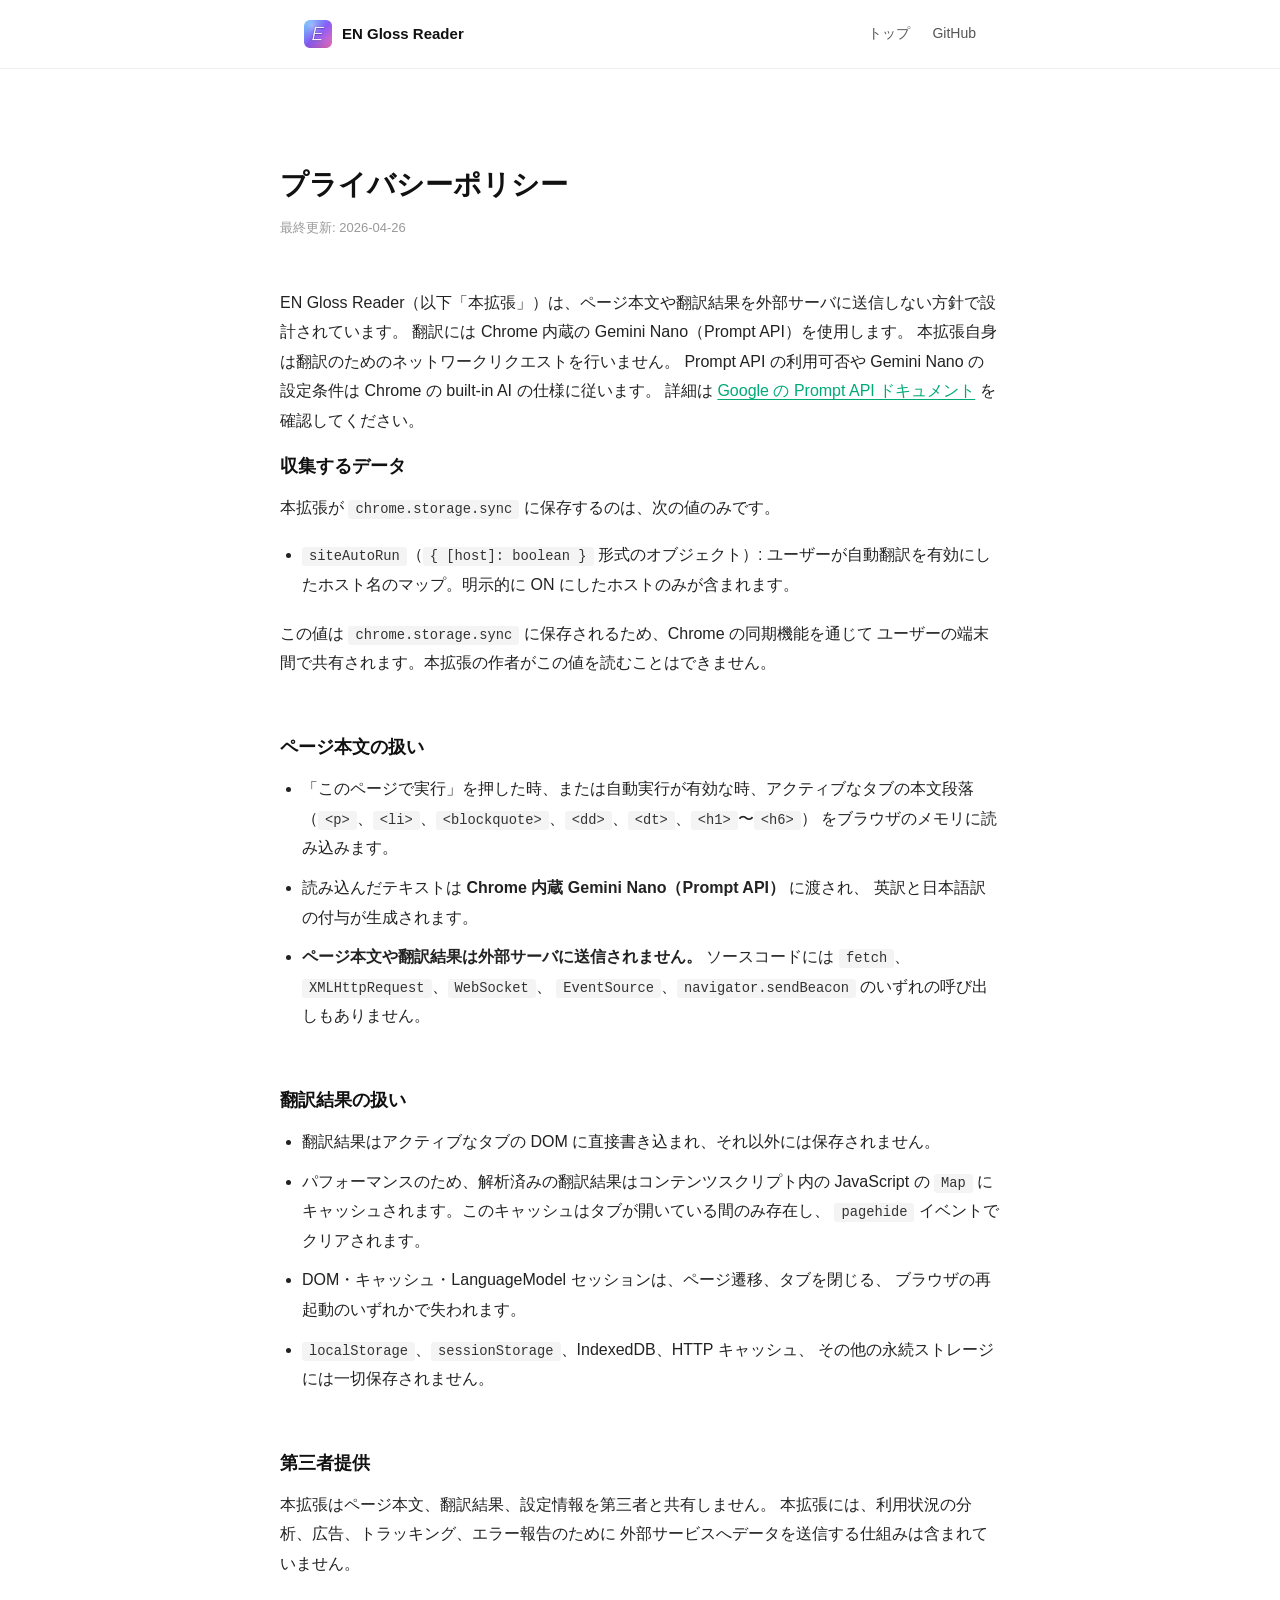
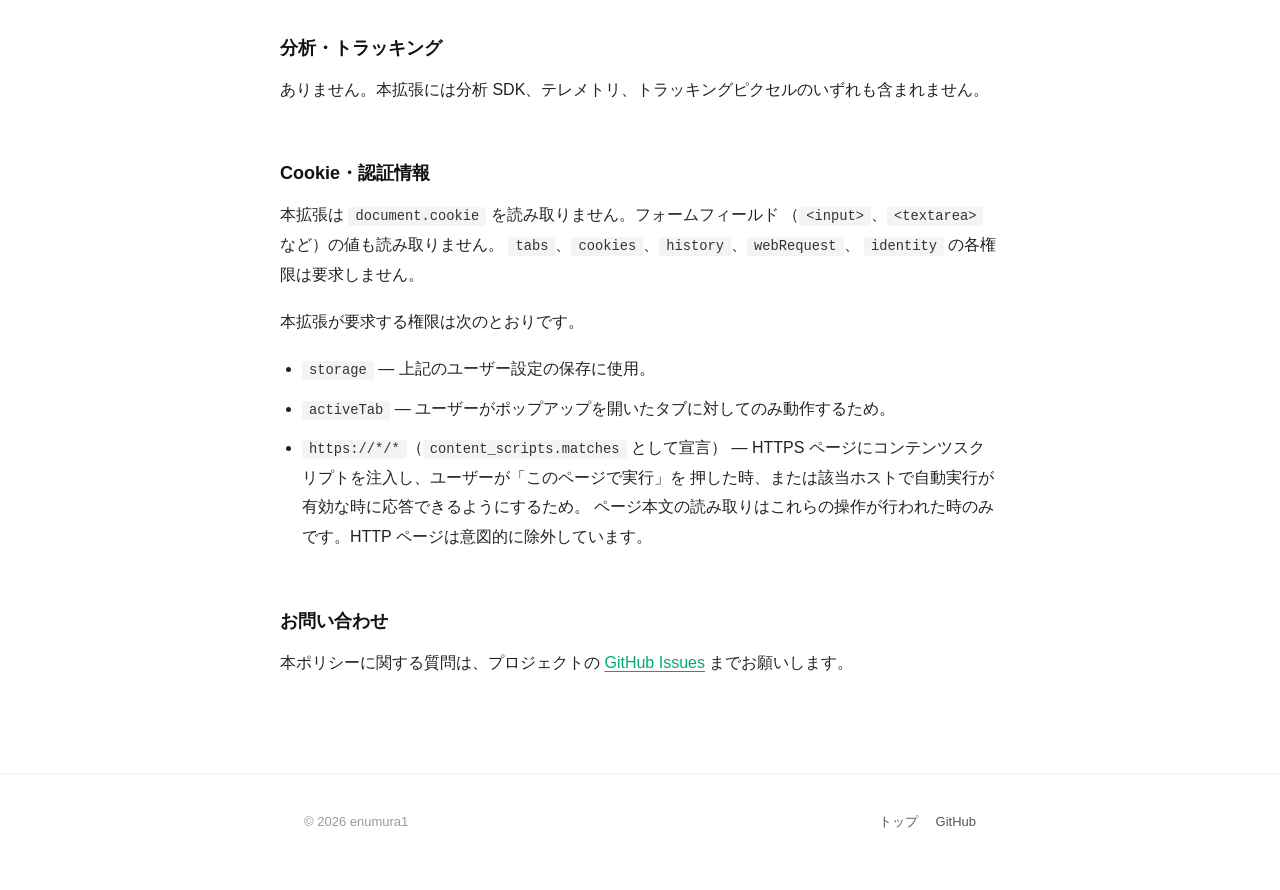
==== commit 86b9ed50: "Clarify Prompt API privacy wording" ====
--- a/docs/privacy.html
+++ b/docs/privacy.html
@@ -6,7 +6,7 @@
     <title>プライバシーポリシー — EN Gloss Reader</title>
     <meta
       name="description"
-      content="EN Gloss Reader のプライバシーポリシー。すべての翻訳は端末内で実行され、ページ本文や翻訳結果は外部に送信されません。"
+      content="EN Gloss Reader のプライバシーポリシー。ページ本文や翻訳結果は外部サーバに送信されません。"
     />
     <link rel="icon" type="image/png" sizes="48x48" href="./assets/icon-48.png" />
     <link rel="icon" type="image/png" sizes="128x128" href="./assets/icon-128.png" />
@@ -37,10 +37,18 @@
         <p class="prose__updated">最終更新: 2026-04-26</p>
 
         <p>
-          EN Gloss Reader（以下「本拡張」）は、ユーザーのデータを端末の外に出さない方針で設計されています。
-          すべての翻訳は Chrome 内蔵の Gemini Nano（Prompt API）が端末内でローカルに実行し、
-          本拡張はページ本文や翻訳結果を外部サーバに送信しません。
-          初回利用時には、Chrome が Google から Gemini Nano モデルをダウンロードする場合があります。
+          EN Gloss Reader（以下「本拡張」）は、ページ本文や翻訳結果を外部サーバに送信しない方針で設計されています。
+          翻訳には Chrome 内蔵の Gemini Nano（Prompt API）を使用します。
+          本拡張自身は翻訳のためのネットワークリクエストを行いません。
+          Prompt API の利用可否や Gemini Nano の設定条件は Chrome の built-in AI の仕様に従います。
+          詳細は
+          <a
+            href="https://developer.chrome.com/docs/ai/prompt-api"
+            target="_blank"
+            rel="noopener noreferrer"
+            >Google の Prompt API ドキュメント</a
+          >
+          を確認してください。
         </p>
 
         <h2>収集するデータ</h2>
@@ -66,7 +74,7 @@
             をブラウザのメモリに読み込みます。
           </li>
           <li>
-            読み込んだテキストは <strong>端末内で動作する Chrome 内蔵 Gemini Nano</strong> に渡され、
+            読み込んだテキストは <strong>Chrome 内蔵 Gemini Nano（Prompt API）</strong> に渡され、
             英訳と日本語訳の付与が生成されます。
           </li>
           <li>
@@ -99,8 +107,8 @@
         <h2>第三者提供</h2>
         <p>
           本拡張はページ本文、翻訳結果、設定情報を第三者と共有しません。
-          初回利用時には、Chrome が Google から Gemini Nano モデルをダウンロードする場合があります。
-          このモデルダウンロードは Chrome によって行われ、本拡張がページ本文や翻訳結果を送信するものではありません。
+          本拡張には、利用状況の分析、広告、トラッキング、エラー報告のために
+          外部サービスへデータを送信する仕組みは含まれていません。
         </p>
 
         <h2>分析・トラッキング</h2>
